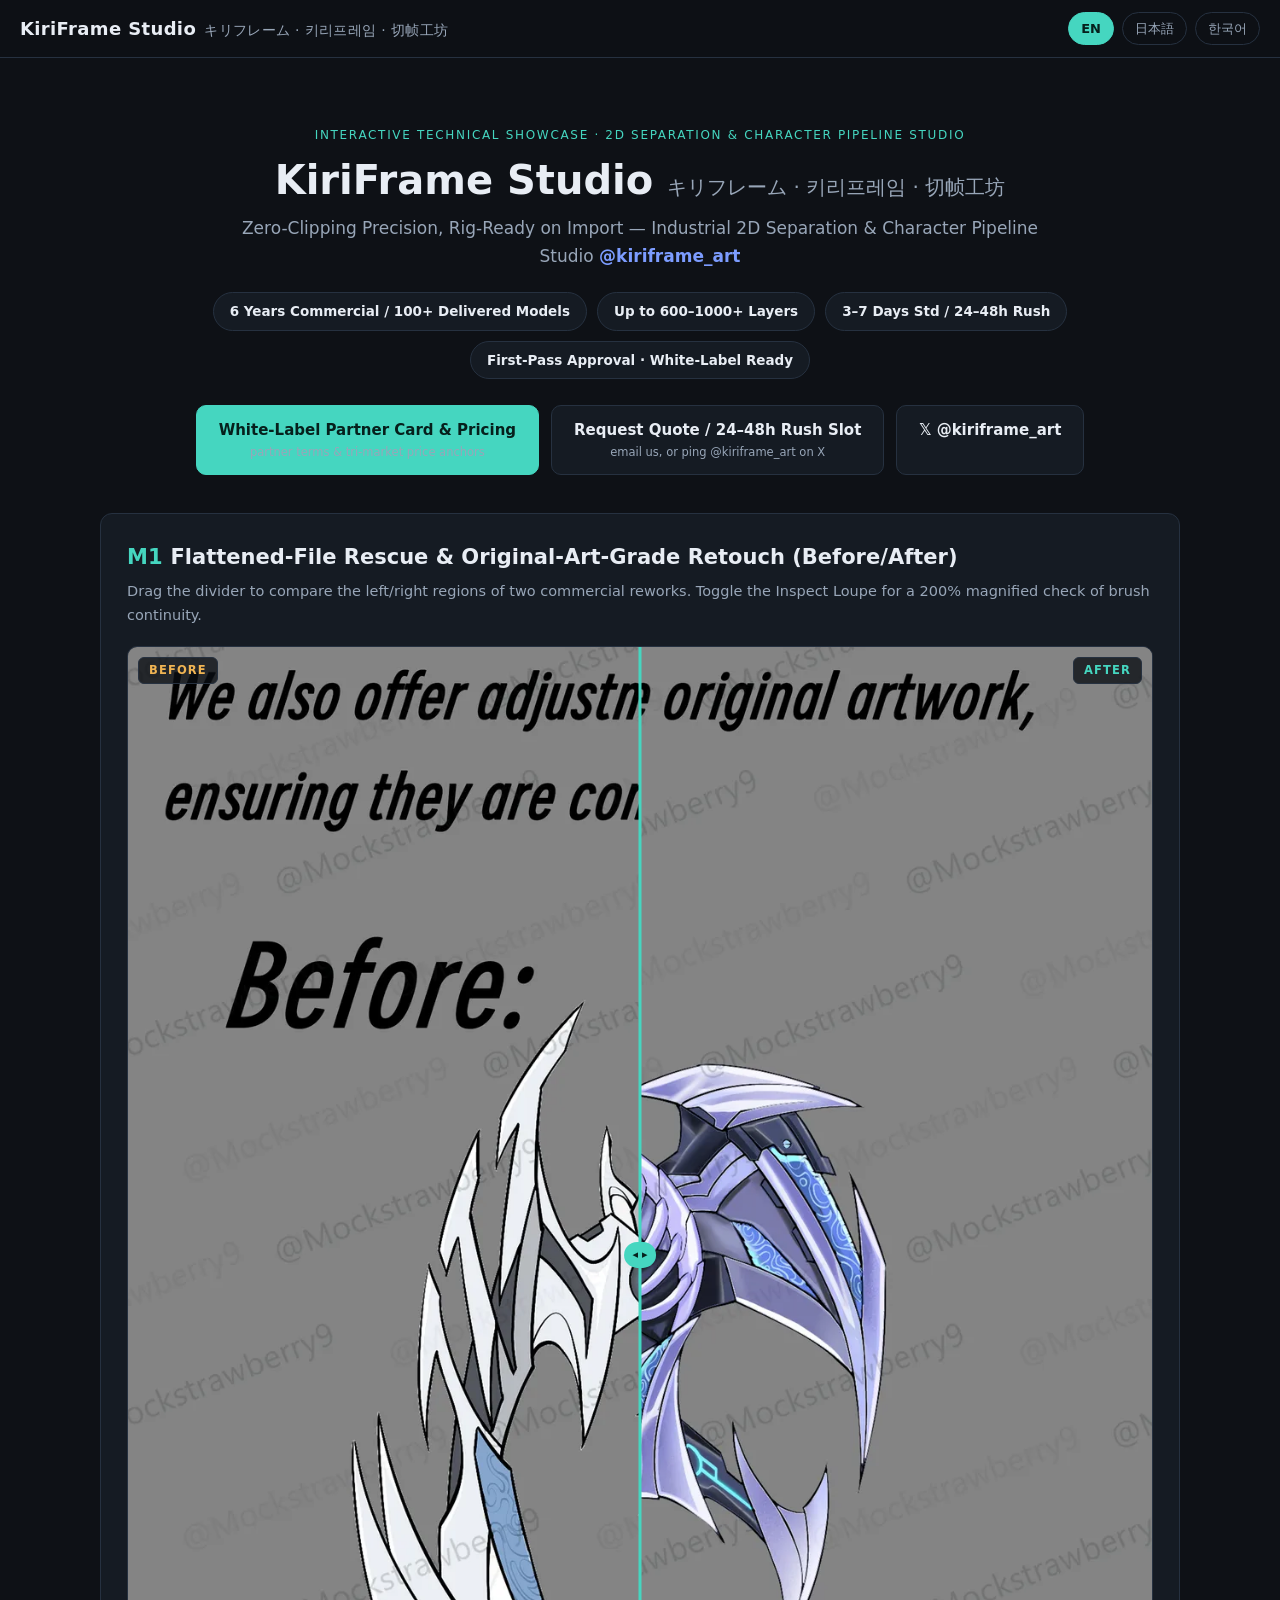
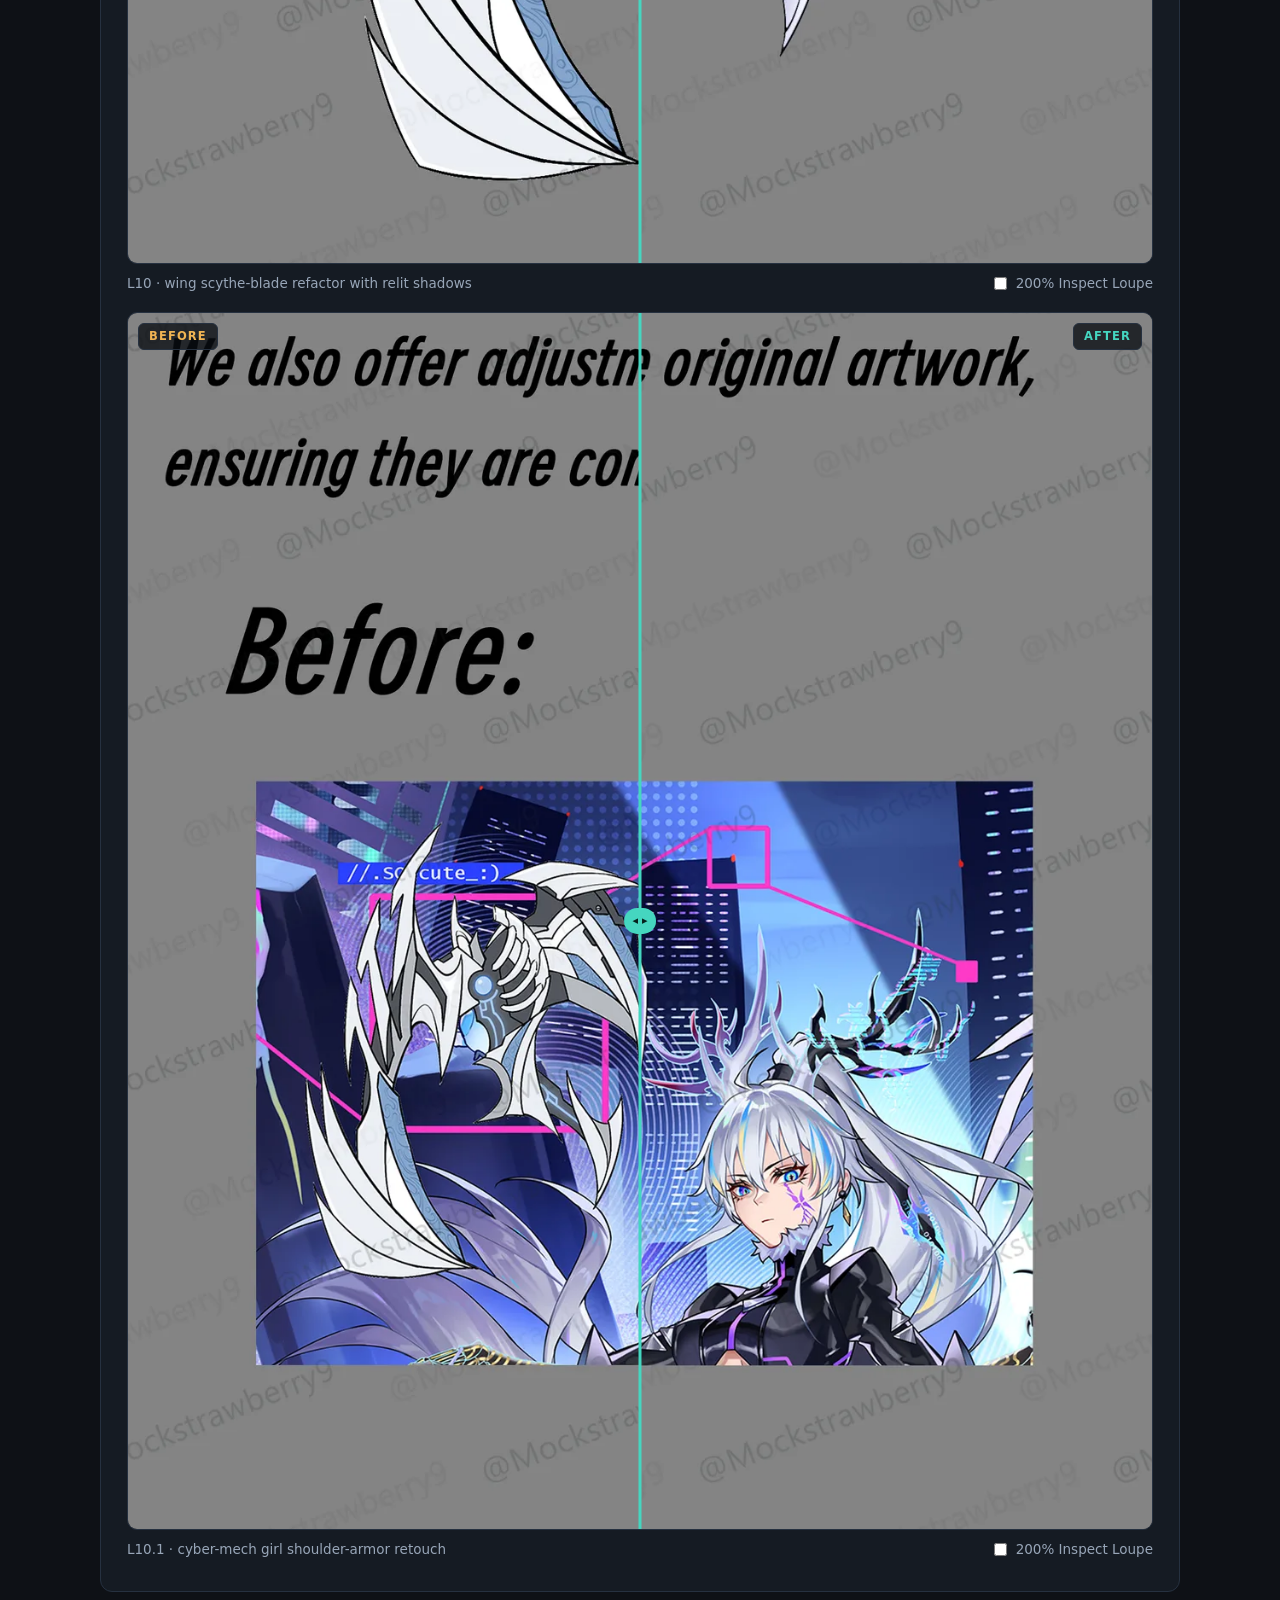
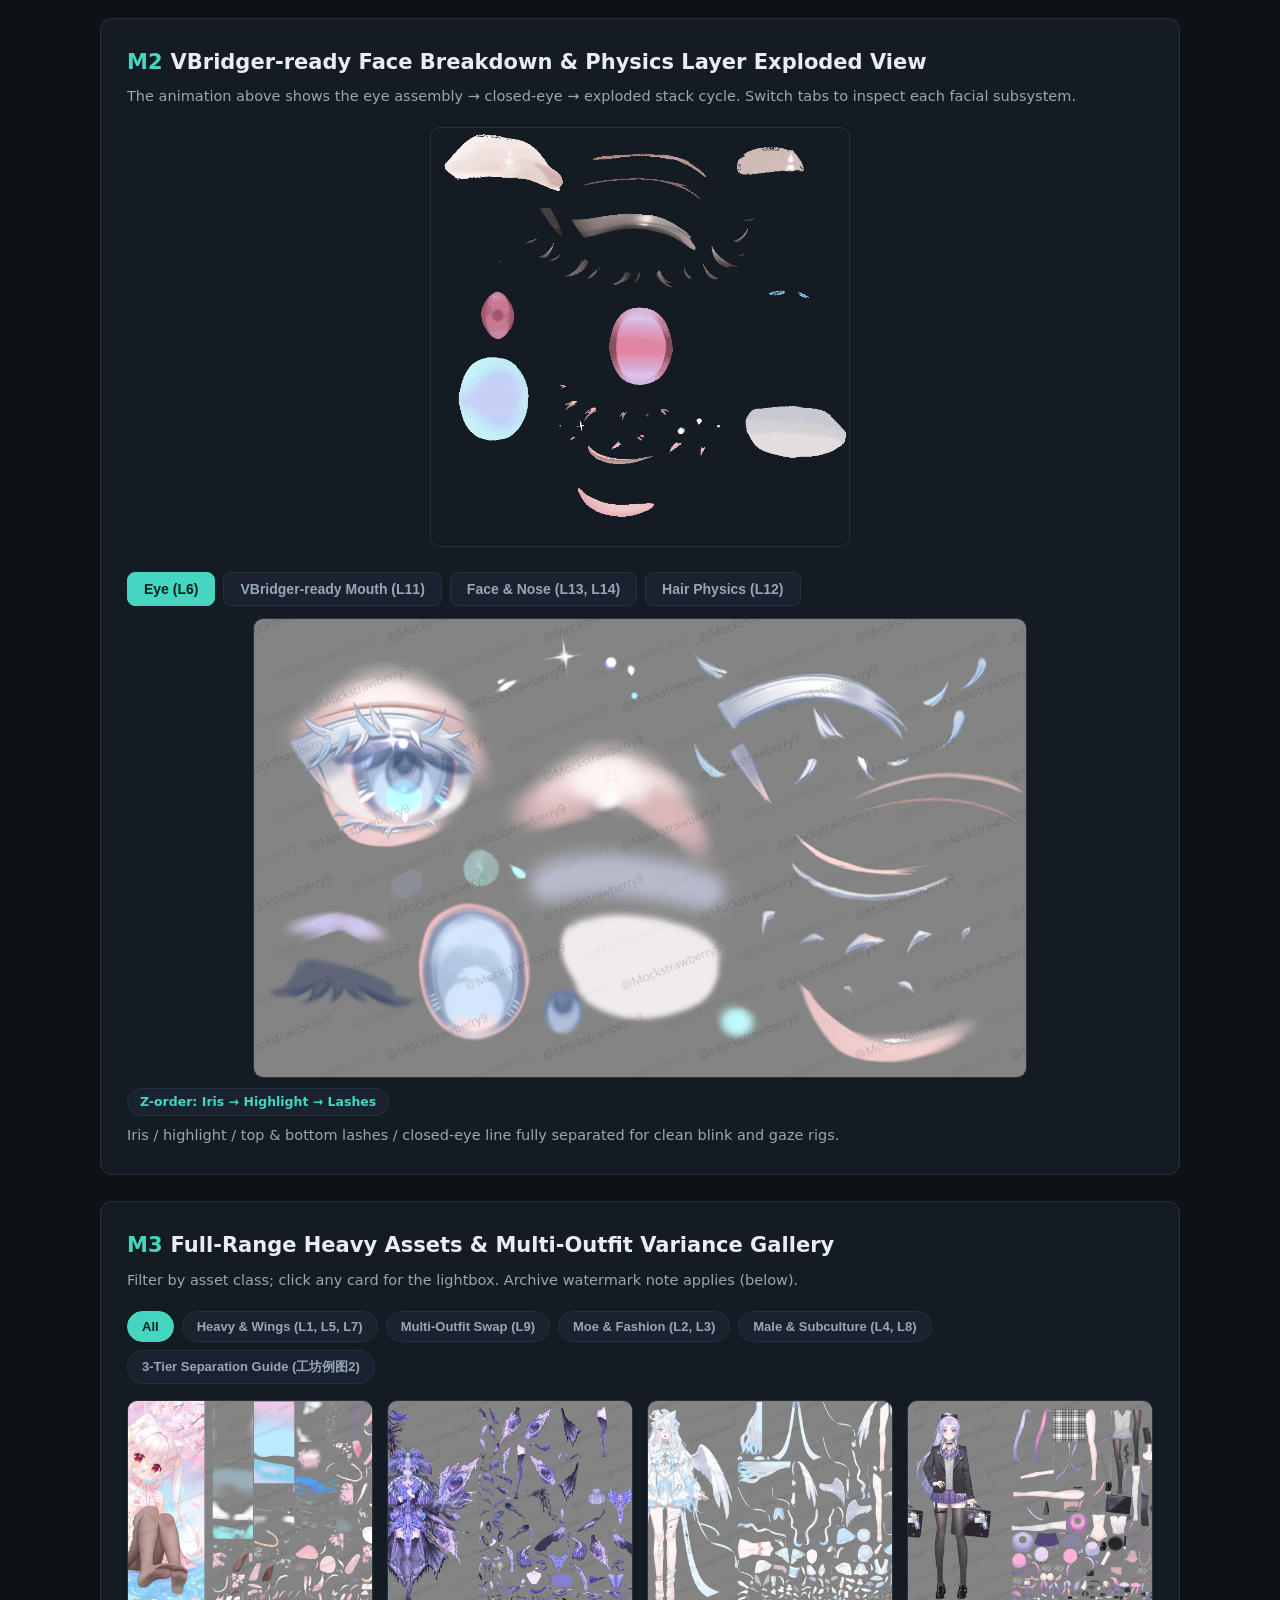
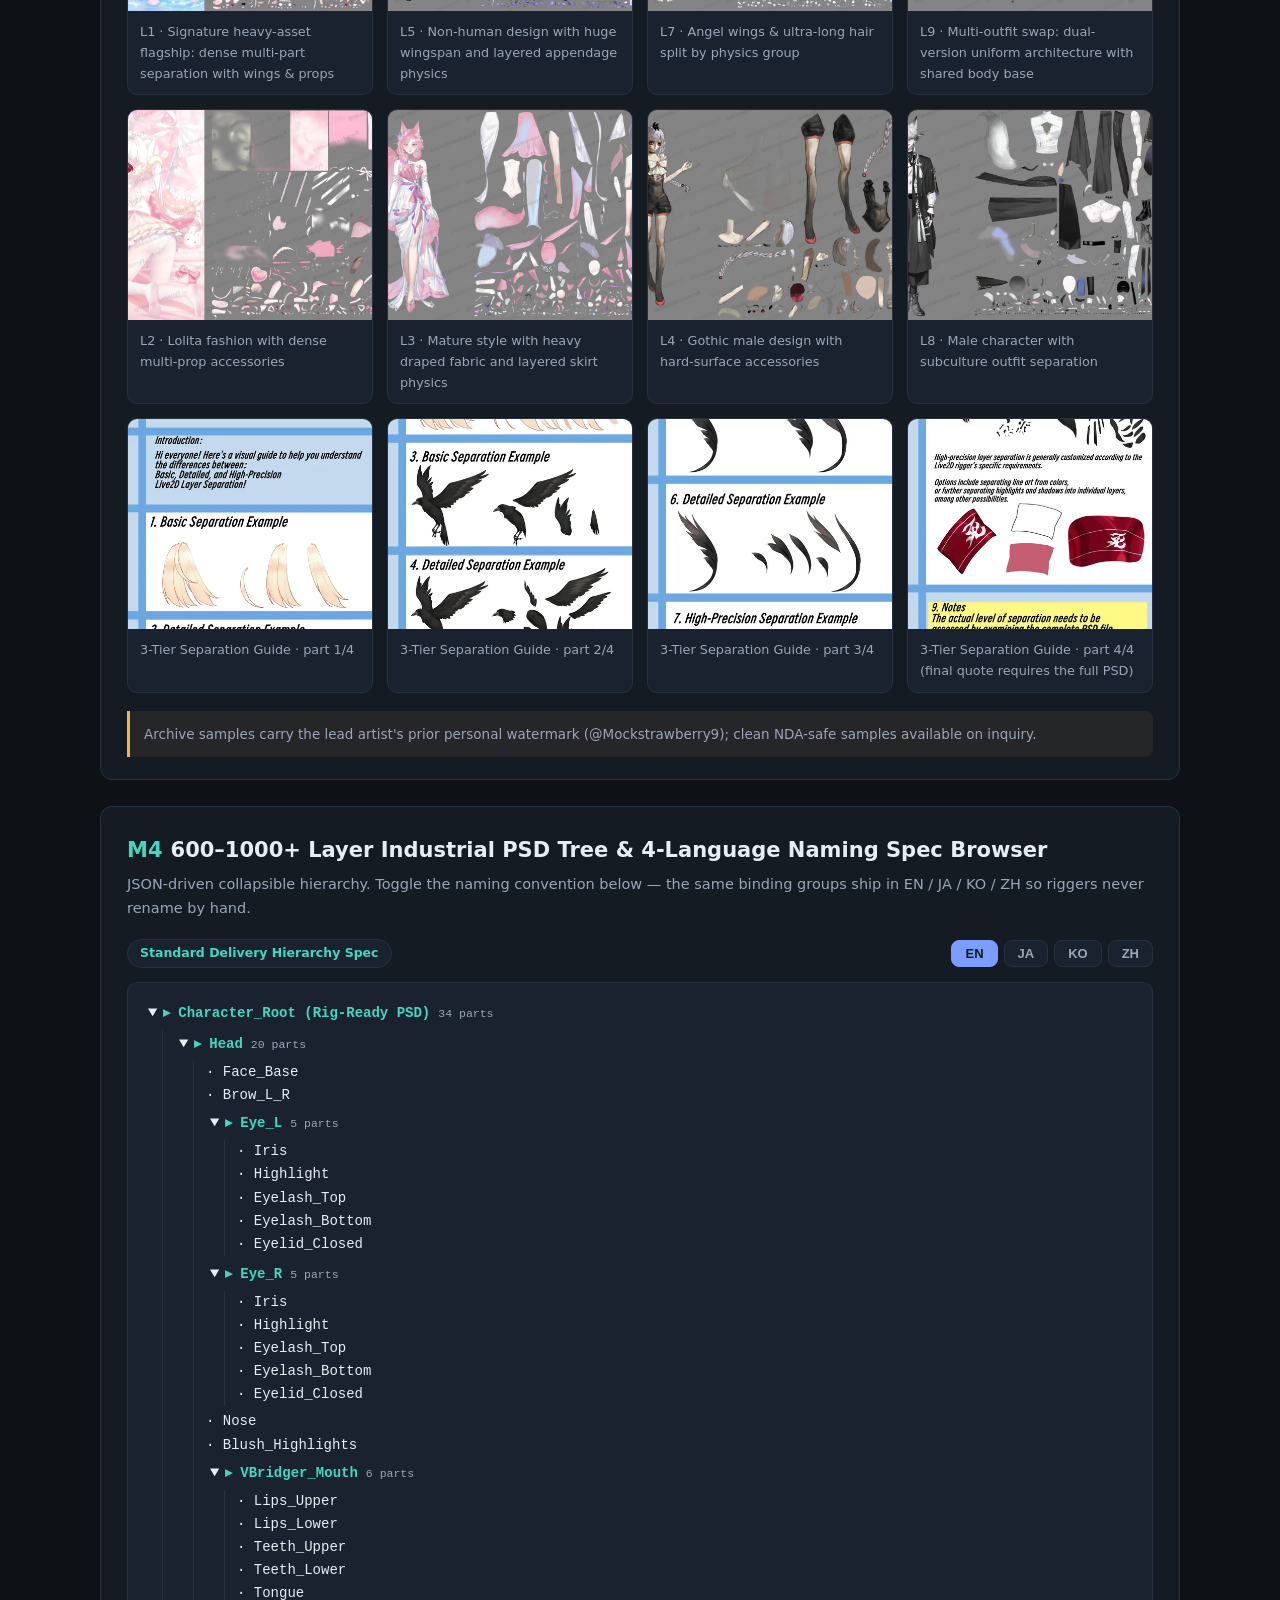
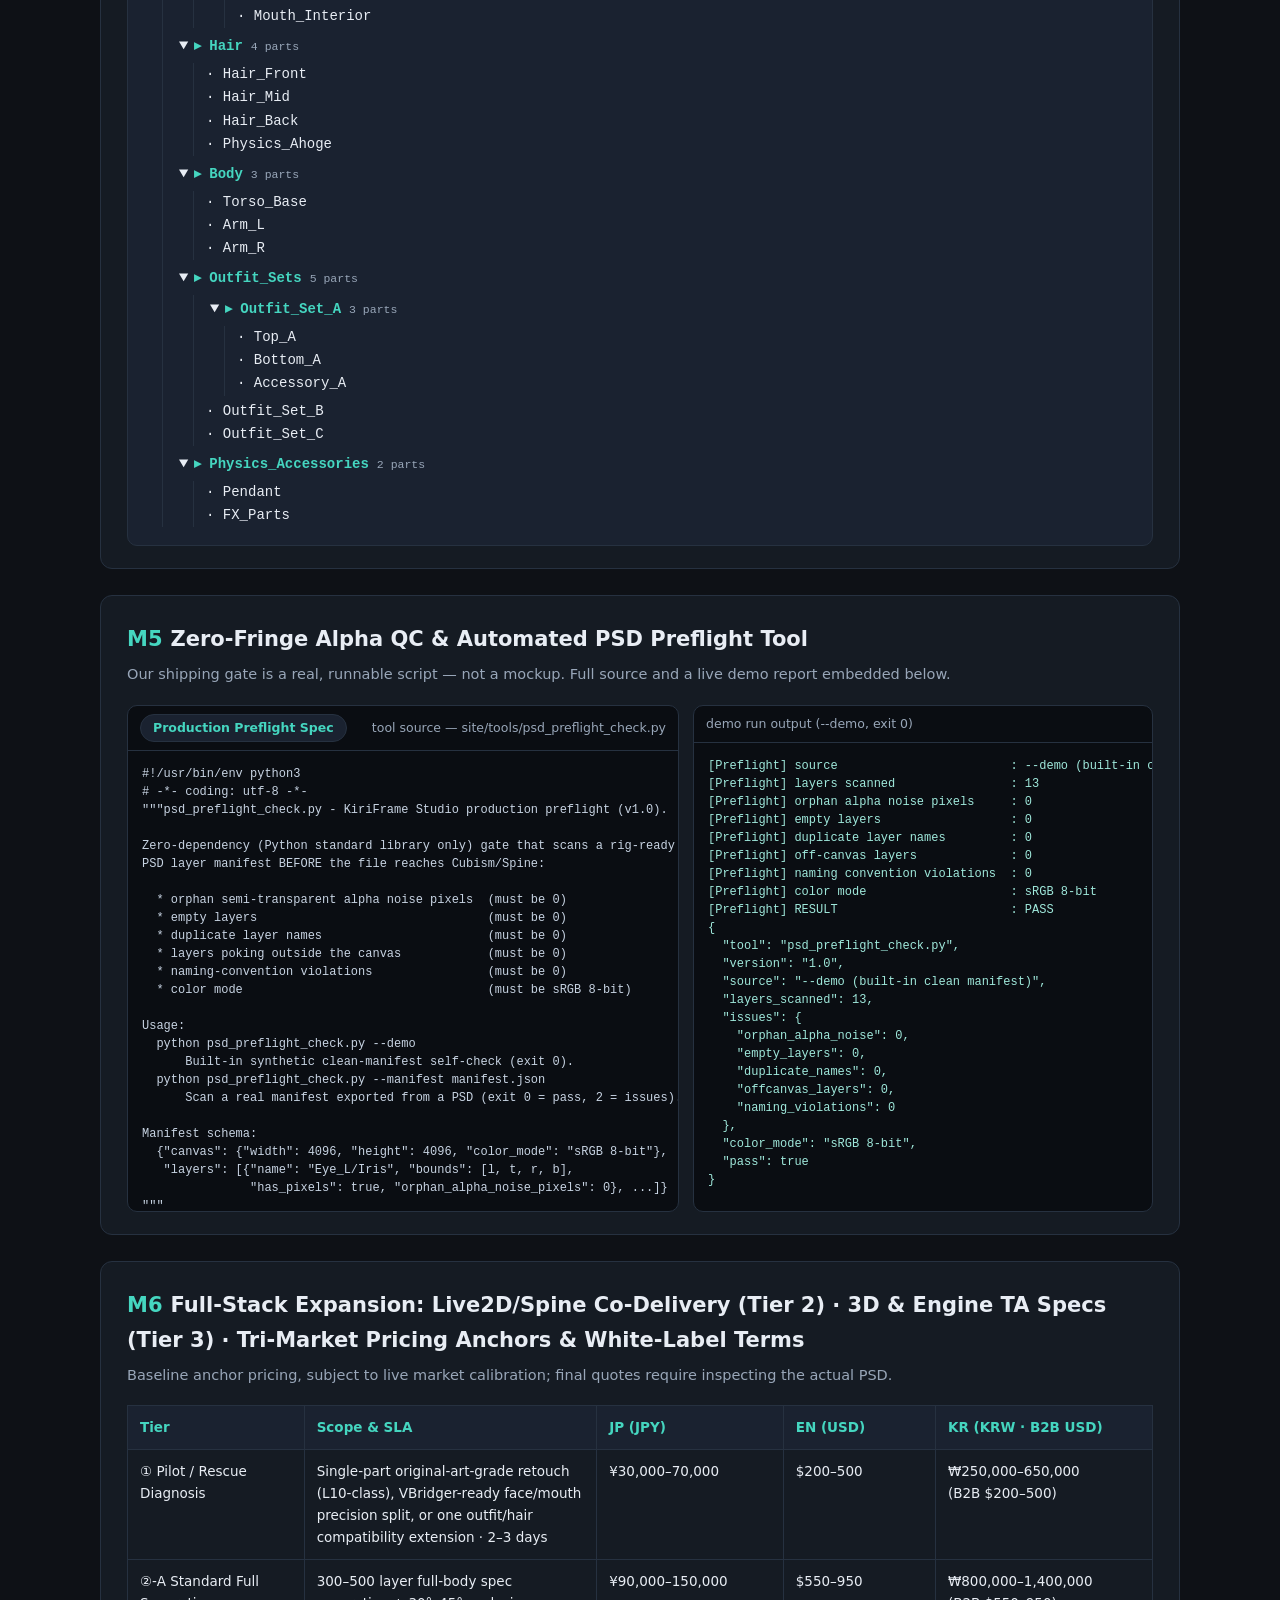
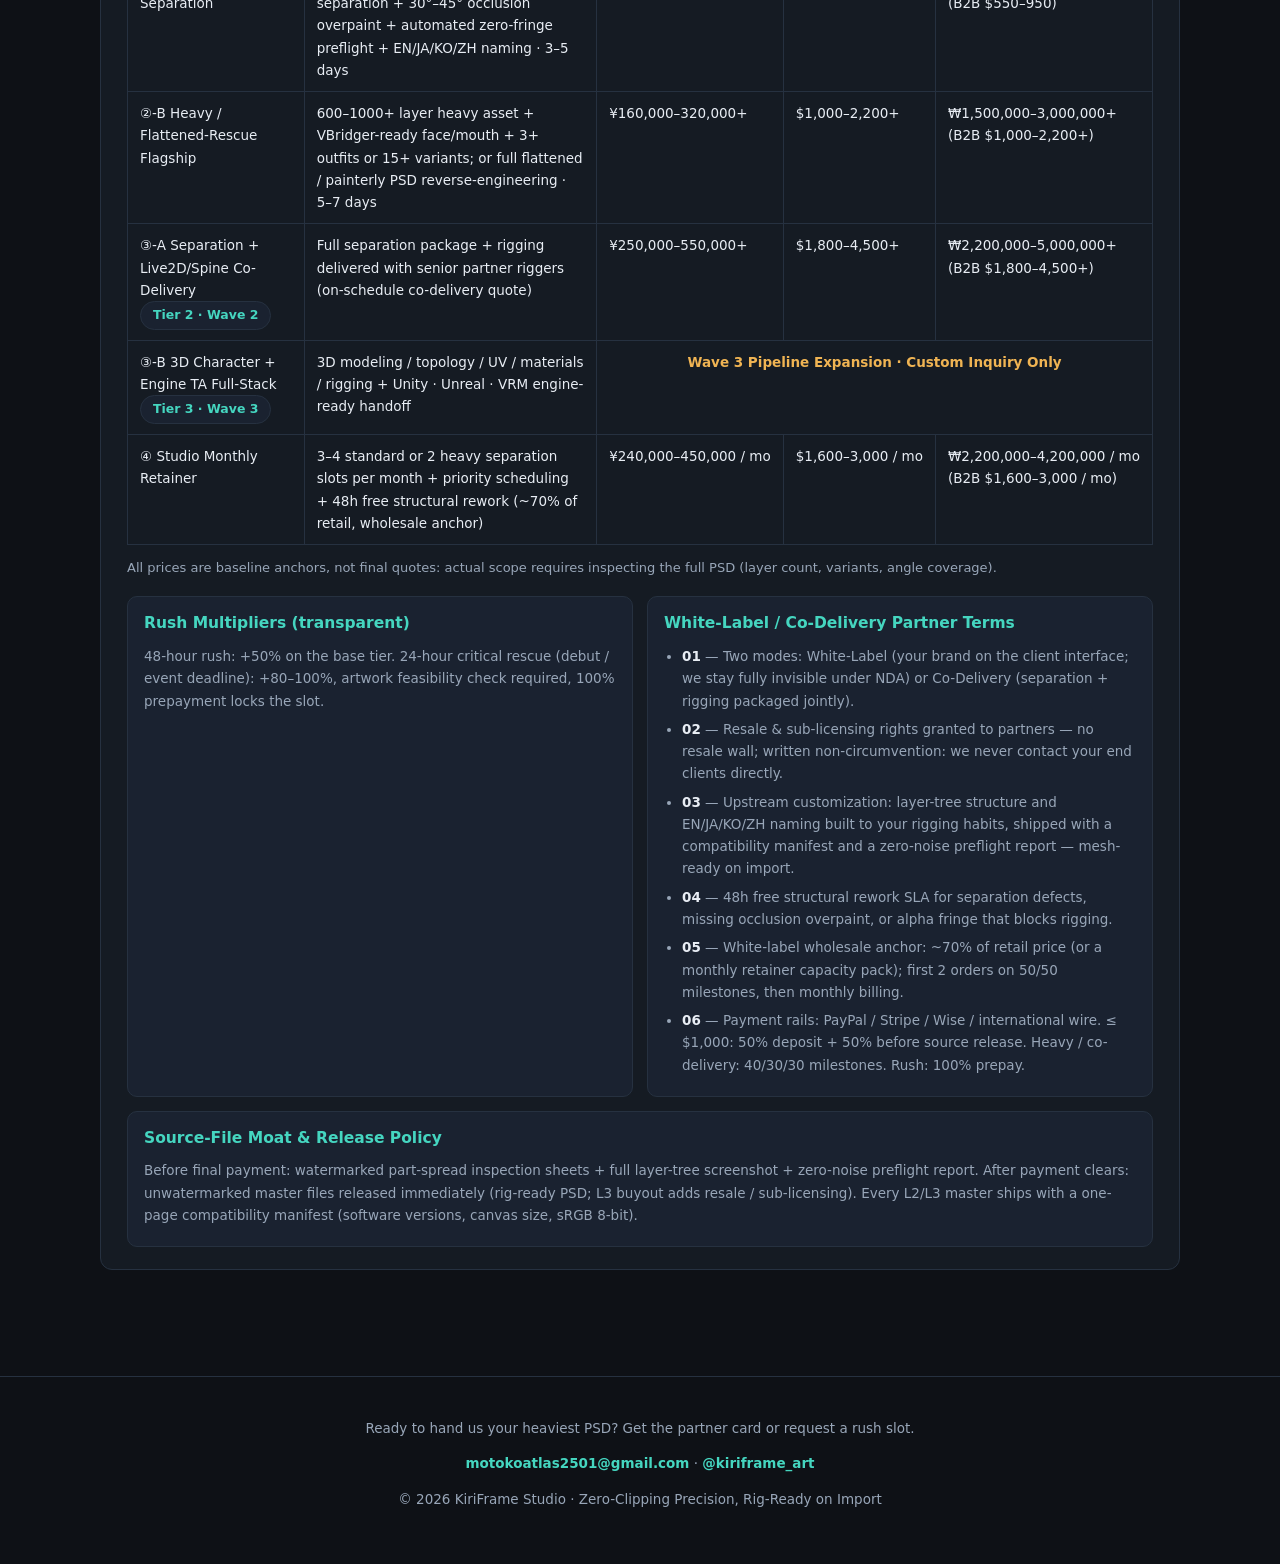
==== en/index.html @ 0a63e850 "Deploy KiriFrame Studio showcase MVP" ====
<!DOCTYPE html>
<html lang="en">
<head>
<meta charset="utf-8">
<meta name="viewport" content="width=device-width, initial-scale=1">
<title>KiriFrame Studio — Industrial 2D Separation &amp; Character Pipeline (@kiriframe_art)</title>
<meta name="description" content="600–1000+ layer rig-ready PSD separation, flattened-file rescue, 3–7 day standard / 24–48h rush delivery. Interactive proof-of-work showcase.">
<link rel="stylesheet" href="../assets/style.css">
</head>
<body data-lang="en" data-asset-base="../assets/img/">
<header class="site-head">
  <div class="brand">KiriFrame Studio<span class="brand-alt">キリフレーム · 키리프레임 · 切帧工坊</span></div>
  <nav class="lang-nav">
    <a href="../en/" data-lang="en">EN</a>
    <a href="../ja/" data-lang="ja">日本語</a>
    <a href="../ko/" data-lang="ko">한국어</a>
  </nav>
</header>

  <main>
    <section class="hero">
      <p class="kicker">Interactive technical showcase · 2D separation &amp; character pipeline studio</p>
      <h1>KiriFrame Studio <span class="alt">キリフレーム · 키리프레임 · 切帧工坊</span></h1>
      <p class="slogan">Zero-Clipping Precision, Rig-Ready on Import — Industrial 2D Separation &amp; Character Pipeline Studio <span class="handle-chip">@kiriframe_art</span></p>
      <div class="badges"><span class="badge">6 Years Commercial / 100+ Delivered Models</span><span class="badge">Up to 600–1000+ Layers</span><span class="badge">3–7 Days Std / 24–48h Rush</span><span class="badge">First-Pass Approval · White-Label Ready</span></div>
      <div class="cta-row">
        <a class="btn primary" href="#m6">White-Label Partner Card &amp; Pricing<span class="btn-sub">partner terms &amp; tri-market price anchors</span></a>
        <a class="btn ghost" href="mailto:motokoatlas2501@gmail.com?subject=Quote%20Request%20%2F%2024-48h%20Rush%20Slot%20%5BKiriFrame%20Studio%5D">Request Quote / 24–48h Rush Slot<span class="btn-sub">email us, or ping @kiriframe_art on X</span></a>
        <a class="btn ghost" data-x href="https://x.com/kiriframe_art" target="_blank" rel="noopener">𝕏 @kiriframe_art</a>
      </div>
    </section>

    <section class="module" id="m1">
      <h2><span class="mno">M1</span>Flattened-File Rescue &amp; Original-Art-Grade Retouch (Before/After)</h2>
      <p class="lead">Drag the divider to compare the left/right regions of two commercial reworks. Toggle the Inspect Loupe for a 200% magnified check of brush continuity.</p>
      
    <div class="cmp" data-compare>
      <div class="cmp-viewport">
        <img class="cmp-before" src="../assets/img/L10_before.webp" alt="L10_before.webp">
        <img class="cmp-after" src="../assets/img/L10_after.webp" alt="L10_after.webp">
        <div class="cmp-handle"></div>
        <span class="cmp-tag left">BEFORE</span><span class="cmp-tag right">AFTER</span>
      </div>
      <div class="cmp-bar"><span>L10 · wing scythe-blade refactor with relit shadows</span>
        <label class="zoom-toggle"><input type="checkbox" data-zoom> 200% Inspect Loupe</label>
      </div>
    </div>
      
    <div class="cmp" data-compare>
      <div class="cmp-viewport">
        <img class="cmp-before" src="../assets/img/L10_1_before.webp" alt="L10_1_before.webp">
        <img class="cmp-after" src="../assets/img/L10_1_after.webp" alt="L10_1_after.webp">
        <div class="cmp-handle"></div>
        <span class="cmp-tag left">BEFORE</span><span class="cmp-tag right">AFTER</span>
      </div>
      <div class="cmp-bar"><span>L10.1 · cyber-mech girl shoulder-armor retouch</span>
        <label class="zoom-toggle"><input type="checkbox" data-zoom> 200% Inspect Loupe</label>
      </div>
    </div>
    </section>

    <section class="module" id="m2">
      <h2><span class="mno">M2</span>VBridger-ready Face Breakdown &amp; Physics Layer Exploded View</h2>
      <p class="lead">The animation above shows the eye assembly → closed-eye → exploded stack cycle. Switch tabs to inspect each facial subsystem.</p>
      <div class="m2-gif"><img src="../assets/img/Scene1.gif" alt="Scene1 eye assembly to closed-eye to exploded stack"></div>
      <div class="tabs" data-tabs>
        <div class="tab-buttons" role="tablist">
          <button data-tab="eye" class="active">Eye (L6)</button>
          <button data-tab="mouth">VBridger-ready Mouth (L11)</button>
          <button data-tab="face">Face &amp; Nose (L13, L14)</button>
          <button data-tab="hair">Hair Physics (L12)</button>
        </div>
        <div class="tab-panel" data-panel="eye"><img src="../assets/img/L6.webp" alt="L6 eye layers" loading="lazy"><span class="chip">Z-order: Iris → Highlight → Lashes</span><p>Iris / highlight / top &amp; bottom lashes / closed-eye line fully separated for clean blink and gaze rigs.</p></div>
        <div class="tab-panel" data-panel="mouth" hidden><img src="../assets/img/L11.webp" alt="L11 mouth layers" loading="lazy"><span class="chip">VBridger-ready</span><p>Lips, upper &amp; lower teeth, tongue and mouth interior fully separated — no unverified parameter numbers, just VBridger-ready structure.</p></div>
        <div class="tab-panel" data-panel="face" hidden><div class="img-duo"><img src="../assets/img/L13.webp" alt="L13 face base" loading="lazy"><img src="../assets/img/L14.webp" alt="L14 nose" loading="lazy"></div><span class="chip">sRGB 8-bit layers</span><p>Face base, blush highlights and nose as independent layers for angle-safe overpaint.</p></div>
        <div class="tab-panel" data-panel="hair" hidden><img src="../assets/img/L12.webp" alt="L12 hair physics" loading="lazy"><span class="chip">30°–45° Head-Turn Margin</span><p>Front / mid / back strands split by physics group with a 30°–45° head-turn margin.</p></div>
      </div>
    </section>

    <section class="module" id="m3">
      <h2><span class="mno">M3</span>Full-Range Heavy Assets &amp; Multi-Outfit Variance Gallery</h2>
      <p class="lead">Filter by asset class; click any card for the lightbox. Archive watermark note applies (below).</p>
      <div class="filters">
        <button data-filter="all" class="active">All</button>
        <button data-filter="heavy">Heavy &amp; Wings (L1, L5, L7)</button>
        <button data-filter="outfit">Multi-Outfit Swap (L9)</button>
        <button data-filter="moe">Moe &amp; Fashion (L2, L3)</button>
        <button data-filter="male">Male &amp; Subculture (L4, L8)</button>
        <button data-filter="guide">3-Tier Separation Guide (工坊例图2)</button>
      </div>
      <div class="gallery" id="gallery"></div>
      <p class="watermark-note">Archive samples carry the lead artist's prior personal watermark (@Mockstrawberry9); clean NDA-safe samples available on inquiry.</p>
    </section>

    <section class="module" id="m4">
      <h2><span class="mno">M4</span>600–1000+ Layer Industrial PSD Tree &amp; 4-Language Naming Spec Browser</h2>
      <p class="lead">JSON-driven collapsible hierarchy. Toggle the naming convention below — the same binding groups ship in EN / JA / KO / ZH so riggers never rename by hand.</p>
      <div class="tree-bar">
        <span class="chip">Standard Delivery Hierarchy Spec</span>
        <div class="tree-langs">
          <button data-tree-lang="en" class="active">EN</button>
          <button data-tree-lang="ja">JA</button>
          <button data-tree-lang="ko">KO</button>
          <button data-tree-lang="zh">ZH</button>
        </div>
      </div>
      <div id="layer-tree" class="layer-tree"></div>
    </section>

    <section class="module" id="m5">
      <h2><span class="mno">M5</span>Zero-Fringe Alpha QC &amp; Automated PSD Preflight Tool</h2>
      <p class="lead">Our shipping gate is a real, runnable script — not a mockup. Full source and a live demo report embedded below.</p>
      <div class="m5-grid">
        <div class="code-card"><div class="code-head"><span class="chip">Production Preflight Spec</span><span>tool source — site/tools/psd_preflight_check.py</span></div>
          <pre><code>#!/usr/bin/env python3
# -*- coding: utf-8 -*-
"""psd_preflight_check.py - KiriFrame Studio production preflight (v1.0).

Zero-dependency (Python standard library only) gate that scans a rig-ready
PSD layer manifest BEFORE the file reaches Cubism/Spine:

  * orphan semi-transparent alpha noise pixels  (must be 0)
  * empty layers                                (must be 0)
  * duplicate layer names                       (must be 0)
  * layers poking outside the canvas            (must be 0)
  * naming-convention violations                (must be 0)
  * color mode                                  (must be sRGB 8-bit)

Usage:
  python psd_preflight_check.py --demo
      Built-in synthetic clean-manifest self-check (exit 0).
  python psd_preflight_check.py --manifest manifest.json
      Scan a real manifest exported from a PSD (exit 0 = pass, 2 = issues).

Manifest schema:
  {"canvas": {"width": 4096, "height": 4096, "color_mode": "sRGB 8-bit"},
   "layers": [{"name": "Eye_L/Iris", "bounds": [l, t, r, b],
               "has_pixels": true, "orphan_alpha_noise_pixels": 0}, ...]}
"""
import argparse
import json
import sys

GROUP_PREFIXES = (
    "Head/", "VBridger_Mouth/", "Eye_", "Hair_", "Body/", "Outfit_",
    "Physics_Accessories/", "FX/", "Guide/",
)


def scan(layers, canvas):
    issues = {
        "orphan_alpha_noise": 0,
        "empty_layers": 0,
        "duplicate_names": 0,
        "offcanvas_layers": 0,
        "naming_violations": 0,
    }
    seen = {}
    for layer in layers:
        name = layer.get("name", "")
        if not layer.get("has_pixels", True):
            issues["empty_layers"] += 1
        issues["orphan_alpha_noise"] += int(layer.get("orphan_alpha_noise_pixels", 0) or 0)
        seen[name] = seen.get(name, 0) + 1
        bounds = layer.get("bounds")
        if bounds and (bounds[0] &lt; 0 or bounds[1] &lt; 0
                       or bounds[2] &gt; canvas.get("width", 10 ** 9)
                       or bounds[3] &gt; canvas.get("height", 10 ** 9)):
            issues["offcanvas_layers"] += 1
        if not name.startswith(GROUP_PREFIXES):
            issues["naming_violations"] += 1
    issues["duplicate_names"] = sum(c - 1 for c in seen.values() if c &gt; 1)
    return issues


def demo_manifest():
    """Synthetic clean manifest exercising every check path (all zeros)."""
    layers = [
        {"name": "Head/Face_Base", "bounds": [512, 256, 3584, 3840],
         "has_pixels": True, "orphan_alpha_noise_pixels": 0},
        {"name": "Eye_L/Iris", "bounds": [1200, 1100, 1700, 1500],
         "has_pixels": True, "orphan_alpha_noise_pixels": 0},
        {"name": "Eye_L/Eyelash_Top", "bounds": [1150, 1020, 1780, 1180],
         "has_pixels": True, "orphan_alpha_noise_pixels": 0},
        {"name": "Eye_L/Eyelid_Closed", "bounds": [1150, 1180, 1780, 1520],
         "has_pixels": True, "orphan_alpha_noise_pixels": 0},
        {"name": "Eye_R/Iris", "bounds": [2396, 1100, 2896, 1500],
         "has_pixels": True, "orphan_alpha_noise_pixels": 0},
        {"name": "Eye_R/Eyelash_Top", "bounds": [2320, 1020, 2950, 1180],
         "has_pixels": True, "orphan_alpha_noise_pixels": 0},
        {"name": "VBridger_Mouth/Teeth_Upper", "bounds": [1900, 2100, 2200, 2200],
         "has_pixels": True, "orphan_alpha_noise_pixels": 0},
        {"name": "VBridger_Mouth/Tongue", "bounds": [1920, 2200, 2180, 2320],
         "has_pixels": True, "orphan_alpha_noise_pixels": 0},
        {"name": "VBridger_Mouth/Mouth_Interior", "bounds": [1850, 2050, 2250, 2360],
         "has_pixels": True, "orphan_alpha_noise_pixels": 0},
        {"name": "Hair_Front/Fringe", "bounds": [700, 200, 3400, 1400],
         "has_pixels": True, "orphan_alpha_noise_pixels": 0},
        {"name": "Hair_Back/Tail", "bounds": [400, 300, 3700, 2600],
         "has_pixels": True, "orphan_alpha_noise_pixels": 0},
        {"name": "Outfit_Set_A/Top", "bounds": [900, 1800, 3200, 3900],
         "has_pixels": True, "orphan_alpha_noise_pixels": 0},
        {"name": "Physics_Accessories/Pendant", "bounds": [2000, 2400, 2300, 2900],
         "has_pixels": True, "orphan_alpha_noise_pixels": 0},
    ]
    return {"canvas": {"width": 4096, "height": 4096, "color_mode": "sRGB 8-bit"},
            "layers": layers}


def main():
    ap = argparse.ArgumentParser(description="Rig-ready PSD preflight checker")
    ap.add_argument("--demo", action="store_true",
                    help="run the built-in clean-manifest self-check")
    ap.add_argument("--manifest", metavar="FILE",
                    help="layer manifest JSON exported from a PSD")
    args = ap.parse_args()
    if args.demo:
        manifest = demo_manifest()
        source = "--demo (built-in clean manifest)"
    elif args.manifest:
        with open(args.manifest, encoding="utf-8") as fh:
            manifest = json.load(fh)
        source = args.manifest
    else:
        ap.error("nothing to scan: pass --demo or --manifest FILE")

    canvas = manifest.get("canvas", {})
    layers = manifest.get("layers", [])
    issues = scan(layers, canvas)
    color_mode = canvas.get("color_mode", "unknown")
    color_ok = color_mode == "sRGB 8-bit"
    passed = color_ok and all(v == 0 for v in issues.values())

    log = [
        f"[Preflight] source                        : {source}",
        f"[Preflight] layers scanned                : {len(layers)}",
        f"[Preflight] orphan alpha noise pixels     : {issues['orphan_alpha_noise']}",
        f"[Preflight] empty layers                  : {issues['empty_layers']}",
        f"[Preflight] duplicate layer names         : {issues['duplicate_names']}",
        f"[Preflight] off-canvas layers             : {issues['offcanvas_layers']}",
        f"[Preflight] naming convention violations  : {issues['naming_violations']}",
        f"[Preflight] color mode                    : {color_mode}",
        f"[Preflight] RESULT                        : {'PASS' if passed else 'FAIL'}",
    ]
    print("\n".join(log))
    report = {"tool": "psd_preflight_check.py", "version": "1.0", "source": source,
              "layers_scanned": len(layers), "issues": issues,
              "color_mode": color_mode, "pass": passed}
    print(json.dumps(report, indent=2, ensure_ascii=False))
    sys.exit(0 if passed else 2)


if __name__ == "__main__":
    main()
</code></pre></div>
        <div class="code-card"><div class="code-head"><span>demo run output (--demo, exit 0)</span></div>
          <pre class="term">[Preflight] source                        : --demo (built-in clean manifest)
[Preflight] layers scanned                : 13
[Preflight] orphan alpha noise pixels     : 0
[Preflight] empty layers                  : 0
[Preflight] duplicate layer names         : 0
[Preflight] off-canvas layers             : 0
[Preflight] naming convention violations  : 0
[Preflight] color mode                    : sRGB 8-bit
[Preflight] RESULT                        : PASS
{
  "tool": "psd_preflight_check.py",
  "version": "1.0",
  "source": "--demo (built-in clean manifest)",
  "layers_scanned": 13,
  "issues": {
    "orphan_alpha_noise": 0,
    "empty_layers": 0,
    "duplicate_names": 0,
    "offcanvas_layers": 0,
    "naming_violations": 0
  },
  "color_mode": "sRGB 8-bit",
  "pass": true
}
</pre></div>
      </div>
    </section>

    <section class="module" id="m6">
      <h2><span class="mno">M6</span>Full-Stack Expansion: Live2D/Spine Co-Delivery (Tier 2) · 3D &amp; Engine TA Specs (Tier 3) · Tri-Market Pricing Anchors &amp; White-Label Terms</h2>
      <p class="lead">Baseline anchor pricing, subject to live market calibration; final quotes require inspecting the actual PSD.</p>
      <table class="price-table">
        <thead><tr><th>Tier</th><th>Scope &amp; SLA</th><th>JP (JPY)</th><th>EN (USD)</th><th>KR (KRW · B2B USD)</th></tr></thead>
        <tbody>
          <tr><td>① Pilot / Rescue Diagnosis</td><td>Single-part original-art-grade retouch (L10-class), VBridger-ready face/mouth precision split, or one outfit/hair compatibility extension · 2–3 days</td><td class="price">¥30,000–70,000</td><td class="price">$200–500</td><td class="price">₩250,000–650,000<br>(B2B $200–500)</td></tr>
          <tr><td>②-A Standard Full Separation</td><td>300–500 layer full-body spec separation + 30°–45° occlusion overpaint + automated zero-fringe preflight + EN/JA/KO/ZH naming · 3–5 days</td><td class="price">¥90,000–150,000</td><td class="price">$550–950</td><td class="price">₩800,000–1,400,000<br>(B2B $550–950)</td></tr>
          <tr><td>②-B Heavy / Flattened-Rescue Flagship</td><td>600–1000+ layer heavy asset + VBridger-ready face/mouth + 3+ outfits or 15+ variants; or full flattened / painterly PSD reverse-engineering · 5–7 days</td><td class="price">¥160,000–320,000+</td><td class="price">$1,000–2,200+</td><td class="price">₩1,500,000–3,000,000+<br>(B2B $1,000–2,200+)</td></tr>
          <tr><td>③-A Separation + Live2D/Spine Co-Delivery <span class="chip">Tier 2 · Wave 2</span></td><td>Full separation package + rigging delivered with senior partner riggers (on-schedule co-delivery quote)</td><td class="price">¥250,000–550,000+</td><td class="price">$1,800–4,500+</td><td class="price">₩2,200,000–5,000,000+<br>(B2B $1,800–4,500+)</td></tr>
          <tr><td>③-B 3D Character + Engine TA Full-Stack <span class="chip">Tier 3 · Wave 3</span></td><td>3D modeling / topology / UV / materials / rigging + Unity · Unreal · VRM engine-ready handoff</td><td colspan="3" class="tier3">Wave 3 Pipeline Expansion · Custom Inquiry Only</td></tr>
          <tr><td>④ Studio Monthly Retainer</td><td>3–4 standard or 2 heavy separation slots per month + priority scheduling + 48h free structural rework (~70% of retail, wholesale anchor)</td><td class="price">¥240,000–450,000 / mo</td><td class="price">$1,600–3,000 / mo</td><td class="price">₩2,200,000–4,200,000 / mo<br>(B2B $1,600–3,000 / mo)</td></tr>
        </tbody>
      </table>
      <p class="price-note">All prices are baseline anchors, not final quotes: actual scope requires inspecting the full PSD (layer count, variants, angle coverage).</p>
      <div class="m6-duo">
        <div class="terms"><h3>Rush Multipliers (transparent)</h3><p>48-hour rush: +50% on the base tier. 24-hour critical rescue (debut / event deadline): +80–100%, artwork feasibility check required, 100% prepayment locks the slot.</p></div>
        <div class="terms"><h3>White-Label / Co-Delivery Partner Terms</h3><ul><li><strong>01</strong> — Two modes: White-Label (your brand on the client interface; we stay fully invisible under NDA) or Co-Delivery (separation + rigging packaged jointly).</li><li><strong>02</strong> — Resale &amp; sub-licensing rights granted to partners — no resale wall; written non-circumvention: we never contact your end clients directly.</li><li><strong>03</strong> — Upstream customization: layer-tree structure and EN/JA/KO/ZH naming built to your rigging habits, shipped with a compatibility manifest and a zero-noise preflight report — mesh-ready on import.</li><li><strong>04</strong> — 48h free structural rework SLA for separation defects, missing occlusion overpaint, or alpha fringe that blocks rigging.</li><li><strong>05</strong> — White-label wholesale anchor: ~70% of retail price (or a monthly retainer capacity pack); first 2 orders on 50/50 milestones, then monthly billing.</li><li><strong>06</strong> — Payment rails: PayPal / Stripe / Wise / international wire. ≤ $1,000: 50% deposit + 50% before source release. Heavy / co-delivery: 40/30/30 milestones. Rush: 100% prepay.</li></ul></div>
      </div>
      <div class="terms"><h3>Source-File Moat &amp; Release Policy</h3><p>Before final payment: watermarked part-spread inspection sheets + full layer-tree screenshot + zero-noise preflight report. After payment clears: unwatermarked master files released immediately (rig-ready PSD; L3 buyout adds resale / sub-licensing). Every L2/L3 master ships with a one-page compatibility manifest (software versions, canvas size, sRGB 8-bit).</p></div>
    </section>
  </main>
  <footer class="site-foot">
    <p>Ready to hand us your heaviest PSD? Get the partner card or request a rush slot.</p>
    <p><a data-email href="mailto:motokoatlas2501@gmail.com">motokoatlas2501@gmail.com</a> · <a data-x href="https://x.com/kiriframe_art" target="_blank" rel="noopener">@kiriframe_art</a></p>
    <p>© 2026 KiriFrame Studio · Zero-Clipping Precision, Rig-Ready on Import</p>
  </footer>
  <div id="lightbox" hidden><button class="lb-close">✕</button><img src="" alt=""><p class="lb-cap"></p></div>
<script src="../assets/app.js"></script>
</body>
</html>
---- assets/style.css ----
/* KiriFrame Studio showcase — style.css (vanilla, dark industrial theme) */
:root {
  --bg: #0e1116;
  --panel: #151b23;
  --panel-2: #1a2230;
  --line: #263140;
  --ink: #e8edf4;
  --muted: #98a6b8;
  --accent: #45d6c0;
  --accent-2: #7c9cff;
  --warn: #f0b453;
  --radius: 12px;
  --maxw: 1120px;
}
* { box-sizing: border-box; }
html { scroll-behavior: smooth; }
body {
  margin: 0;
  background: var(--bg);
  color: var(--ink);
  font-family: "Segoe UI", "Hiragino Sans", "Noto Sans JP", "Noto Sans KR", "Malgun Gothic", system-ui, sans-serif;
  line-height: 1.65;
  font-size: 16px;
}
a { color: var(--accent); text-decoration: none; }
img { max-width: 100%; }

/* ---------- header / nav ---------- */
.site-head {
  position: sticky; top: 0; z-index: 50;
  display: flex; align-items: center; justify-content: space-between; gap: 12px;
  padding: 12px 20px;
  background: rgba(14, 17, 22, .92);
  border-bottom: 1px solid var(--line);
  backdrop-filter: blur(6px);
}
.brand { font-weight: 700; letter-spacing: .02em; font-size: 18px; }
.brand .brand-alt { color: var(--muted); font-weight: 400; font-size: 14px; margin-left: 8px; }
.lang-nav { display: flex; gap: 8px; }
.lang-nav a {
  padding: 5px 12px; border: 1px solid var(--line); border-radius: 999px;
  color: var(--muted); font-size: 13px;
}
.lang-nav a:hover { color: var(--ink); border-color: var(--accent); }
.lang-nav a.active { color: #06201c; background: var(--accent); border-color: var(--accent); font-weight: 600; }

main { max-width: var(--maxw); margin: 0 auto; padding: 28px 20px 80px; }

/* ---------- hero ---------- */
.hero { padding: 40px 0 12px; text-align: center; }
.kicker { color: var(--accent); text-transform: uppercase; letter-spacing: .14em; font-size: 12px; margin: 0 0 10px; }
.hero h1 { font-size: 40px; margin: 0 0 6px; line-height: 1.2; }
.hero h1 .alt { color: var(--muted); font-size: 20px; font-weight: 400; }
.handle-chip { color: var(--accent-2); font-weight: 600; }
.slogan { color: var(--muted); font-size: 17px; max-width: 820px; margin: 10px auto 22px; }
.badges { display: flex; flex-wrap: wrap; gap: 10px; justify-content: center; margin-bottom: 26px; }
.badge {
  border: 1px solid var(--line); background: var(--panel);
  border-radius: 999px; padding: 7px 16px; font-size: 13.5px; font-weight: 600;
}
.badge b { color: var(--accent); }
.cta-row { display: flex; flex-wrap: wrap; gap: 12px; justify-content: center; }
.btn {
  display: inline-block; padding: 12px 22px; border-radius: 10px;
  font-weight: 700; font-size: 15px; border: 1px solid var(--line);
}
.btn.primary { background: var(--accent); color: #06201c; border-color: var(--accent); }
.btn.primary:hover { filter: brightness(1.08); }
.btn.ghost { color: var(--ink); background: var(--panel); }
.btn.ghost:hover { border-color: var(--accent); }
.btn-sub { display: block; font-size: 11.5px; font-weight: 400; color: var(--muted); }

/* ---------- modules ---------- */
.module {
  background: var(--panel); border: 1px solid var(--line);
  border-radius: var(--radius); padding: 26px 26px 22px; margin: 26px 0;
}
.module > h2 { margin: 0 0 6px; font-size: 21px; }
.module > h2 .mno { color: var(--accent); margin-right: 8px; }
.lead { color: var(--muted); margin: 0 0 18px; font-size: 14.5px; }
.chip {
  display: inline-block; background: var(--panel-2); border: 1px solid var(--line);
  color: var(--accent); border-radius: 999px; padding: 3px 12px; font-size: 12.5px; font-weight: 600;
}

/* ---------- M1 compare slider ---------- */
.cmp { margin: 18px 0 8px; }
.cmp-viewport {
  position: relative; overflow: hidden; border-radius: 10px;
  user-select: none; touch-action: none; cursor: ew-resize;
  border: 1px solid var(--line); background: #0a0d12;
}
.cmp-viewport img { width: 100%; display: block; transition: transform .08s linear; }
.cmp-viewport.zoom img { transform: scale(2); }
.cmp-after { position: absolute; inset: 0; width: 100%; height: 100%; object-fit: cover; clip-path: inset(0 0 0 50%); }
.cmp-before { object-fit: cover; }
.cmp-handle {
  position: absolute; top: 0; bottom: 0; left: 50%; width: 3px;
  background: var(--accent); transform: translateX(-1.5px); pointer-events: none;
}
.cmp-handle::after {
  content: "◂ ▸"; position: absolute; top: 50%; left: 50%;
  transform: translate(-50%, -50%);
  background: var(--accent); color: #06201c; font-size: 11px; font-weight: 800;
  border-radius: 999px; padding: 4px 9px; white-space: nowrap;
}
.cmp-tag {
  position: absolute; top: 10px; font-size: 11.5px; font-weight: 800; letter-spacing: .1em;
  background: rgba(10, 13, 18, .78); border: 1px solid var(--line);
  padding: 3px 10px; border-radius: 6px; pointer-events: none;
}
.cmp-tag.left { left: 10px; color: var(--warn); }
.cmp-tag.right { right: 10px; color: var(--accent); }
.cmp-bar {
  display: flex; justify-content: space-between; align-items: center; gap: 10px;
  color: var(--muted); font-size: 13.5px; padding-top: 8px;
}
.zoom-toggle { display: flex; align-items: center; gap: 6px; cursor: pointer; white-space: nowrap; }

/* ---------- M2 tabs ---------- */
.m2-gif { text-align: center; margin: 6px 0 16px; }
.m2-gif img { max-height: 420px; border-radius: 10px; border: 1px solid var(--line); }
.tab-buttons { display: flex; flex-wrap: wrap; gap: 8px; margin-bottom: 12px; }
.tab-buttons button {
  background: var(--panel-2); color: var(--muted); border: 1px solid var(--line);
  padding: 8px 16px; border-radius: 8px; cursor: pointer; font-size: 14px; font-weight: 600;
}
.tab-buttons button.active { color: #06201c; background: var(--accent); border-color: var(--accent); }
.tab-panel img { max-height: 460px; border-radius: 10px; border: 1px solid var(--line); display: block; margin: 0 auto 10px; }
.img-duo { display: grid; grid-template-columns: 1fr 1fr; gap: 10px; }
.tab-panel p { color: var(--muted); font-size: 14.5px; margin: 8px 0 4px; }

/* ---------- M3 gallery ---------- */
.filters { display: flex; flex-wrap: wrap; gap: 8px; margin-bottom: 16px; }
.filters button {
  background: var(--panel-2); color: var(--muted); border: 1px solid var(--line);
  padding: 7px 14px; border-radius: 999px; cursor: pointer; font-size: 13px; font-weight: 600;
}
.filters button.active { color: #06201c; background: var(--accent); border-color: var(--accent); }
.gallery { display: grid; grid-template-columns: repeat(auto-fill, minmax(240px, 1fr)); gap: 14px; }
.card {
  margin: 0; background: var(--panel-2); border: 1px solid var(--line);
  border-radius: 10px; overflow: hidden; cursor: zoom-in;
}
.card img { width: 100%; height: 210px; object-fit: cover; object-position: top; display: block; }
.card:hover img { opacity: .92; }
.card figcaption { padding: 10px 12px; font-size: 12.8px; color: var(--muted); }
.watermark-note {
  margin: 18px 0 0; padding: 12px 14px; border-left: 3px solid var(--warn);
  background: rgba(240, 180, 83, .07); color: var(--muted); font-size: 13.5px; border-radius: 0 8px 8px 0;
}

/* lightbox */
#lightbox {
  position: fixed; inset: 0; z-index: 100; background: rgba(5, 7, 10, .92);
  display: flex; flex-direction: column; align-items: center; justify-content: center; gap: 10px; padding: 24px;
}
#lightbox[hidden] { display: none; }
#lightbox img { max-width: 92vw; max-height: 80vh; border-radius: 8px; border: 1px solid var(--line); }
#lightbox .lb-cap { color: var(--muted); font-size: 14px; max-width: 780px; text-align: center; }
.lb-close {
  position: absolute; top: 16px; right: 20px; background: var(--panel); color: var(--ink);
  border: 1px solid var(--line); border-radius: 999px; width: 38px; height: 38px; font-size: 18px; cursor: pointer;
}

/* ---------- M4 layer tree ---------- */
.tree-bar { display: flex; flex-wrap: wrap; align-items: center; justify-content: space-between; gap: 10px; margin-bottom: 14px; }
.tree-langs { display: flex; gap: 6px; }
.tree-langs button {
  background: var(--panel-2); color: var(--muted); border: 1px solid var(--line);
  padding: 5px 13px; border-radius: 8px; cursor: pointer; font-weight: 700; font-size: 13px;
}
.tree-langs button.active { color: #06201c; background: var(--accent-2); border-color: var(--accent-2); }
.layer-tree {
  background: var(--panel-2); border: 1px solid var(--line); border-radius: 10px;
  padding: 14px 16px; font-size: 14px; font-family: "Cascadia Code", Consolas, monospace;
}
.layer-tree details { margin: 2px 0; }
.layer-tree summary { cursor: pointer; padding: 3px 4px; border-radius: 6px; }
.layer-tree summary:hover { background: rgba(69, 214, 192, .08); }
.layer-tree ul { margin: 2px 0 4px 18px; padding-left: 12px; border-left: 1px solid var(--line); list-style: none; }
.t-folder { color: var(--accent); font-weight: 700; }
.t-leaf { color: var(--ink); }
.t-count { color: var(--muted); font-size: 11.5px; margin-left: 8px; }

/* ---------- M5 preflight ---------- */
.m5-grid { display: grid; grid-template-columns: 1.2fr 1fr; gap: 14px; }
.code-card { background: #0a0d12; border: 1px solid var(--line); border-radius: 10px; overflow: hidden; }
.code-head {
  display: flex; justify-content: space-between; align-items: center; gap: 8px;
  padding: 8px 12px; border-bottom: 1px solid var(--line); color: var(--muted); font-size: 12.5px;
}
.code-card pre {
  margin: 0; padding: 14px; overflow: auto; max-height: 460px;
  font-size: 12px; line-height: 1.5; color: #c7d3e2;
  font-family: "Cascadia Code", Consolas, monospace;
}
.code-card pre.term { color: #9fe8db; }

/* ---------- M6 pricing ---------- */
.price-table { width: 100%; border-collapse: collapse; font-size: 13.5px; margin: 6px 0 12px; }
.price-table th, .price-table td { border: 1px solid var(--line); padding: 10px 12px; text-align: left; vertical-align: top; }
.price-table th { background: var(--panel-2); color: var(--accent); white-space: nowrap; }
.price-table td.price { white-space: nowrap; }
.price-table .tier3 { color: var(--warn); font-weight: 700; text-align: center; }
.price-note { color: var(--muted); font-size: 13px; margin: 4px 0 18px; }
.m6-duo { display: grid; grid-template-columns: 1fr 1fr; gap: 14px; margin-bottom: 14px; }
.terms { background: var(--panel-2); border: 1px solid var(--line); border-radius: 10px; padding: 14px 16px; }
.terms h3 { margin: 0 0 8px; font-size: 15.5px; color: var(--accent); }
.terms p, .terms li { color: var(--muted); font-size: 13.5px; margin: 6px 0; }
.terms ul { margin: 0; padding-left: 18px; }
.terms li strong { color: var(--ink); }

/* ---------- footer ---------- */
.site-foot {
  border-top: 1px solid var(--line); padding: 26px 20px 40px; text-align: center;
  color: var(--muted); font-size: 13.5px;
}
.site-foot a { color: var(--accent); font-weight: 600; }

/* ---------- root language landing ---------- */
.root-landing main { text-align: center; padding-top: 60px; }
.lang-cards { display: grid; grid-template-columns: repeat(auto-fit, minmax(260px, 1fr)); gap: 16px; margin: 34px 0; }
.lang-card {
  display: block; background: var(--panel); border: 1px solid var(--line);
  border-radius: var(--radius); padding: 24px 20px; color: var(--ink);
}
.lang-card:hover { border-color: var(--accent); transform: translateY(-2px); }
.lang-card .lc-name { font-size: 20px; font-weight: 800; color: var(--accent); display: block; margin-bottom: 8px; }
.lang-card .lc-slogan { font-size: 13px; color: var(--muted); }
.redirect-note { color: var(--muted); font-size: 13px; }

/* ---------- responsive ---------- */
@media (max-width: 860px) {
  .m5-grid, .m6-duo, .img-duo { grid-template-columns: 1fr; }
  .hero h1 { font-size: 30px; }
  .module { padding: 20px 16px; }
  .price-table { font-size: 12px; display: block; overflow-x: auto; }
}
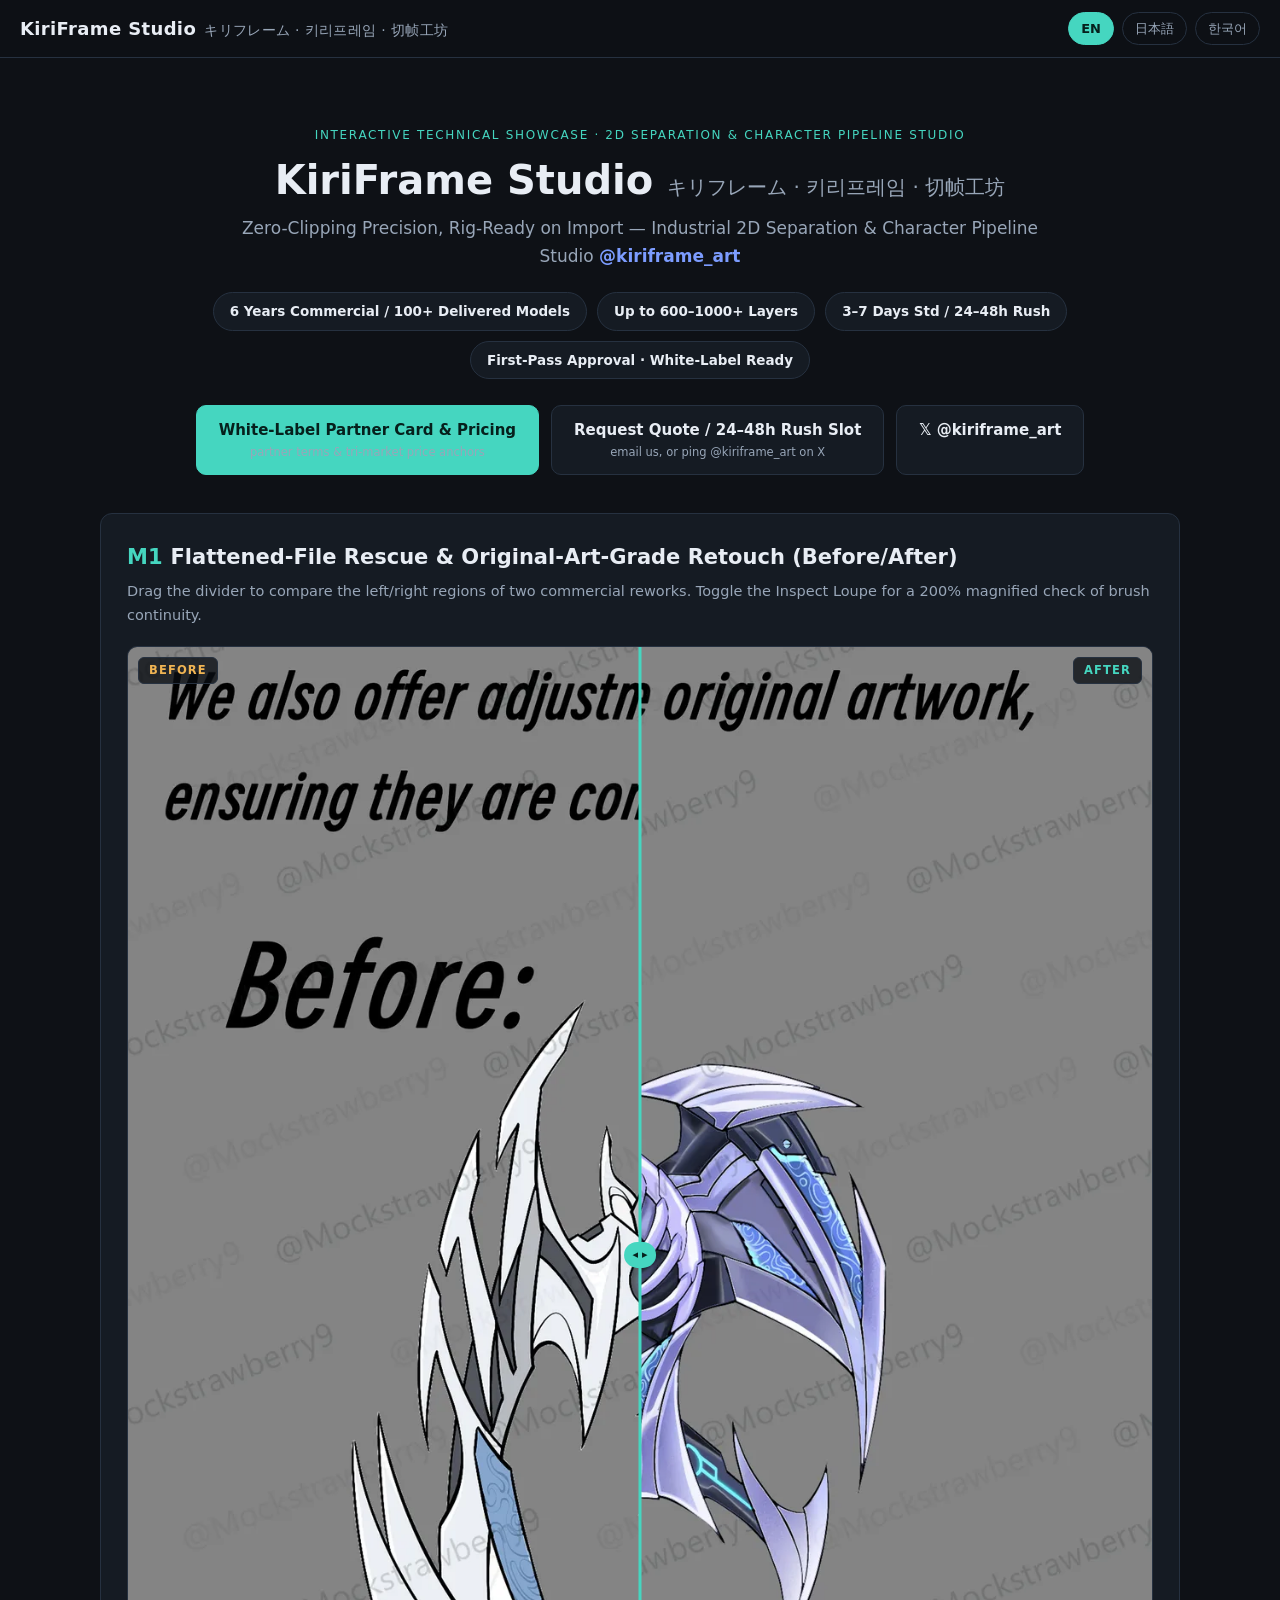
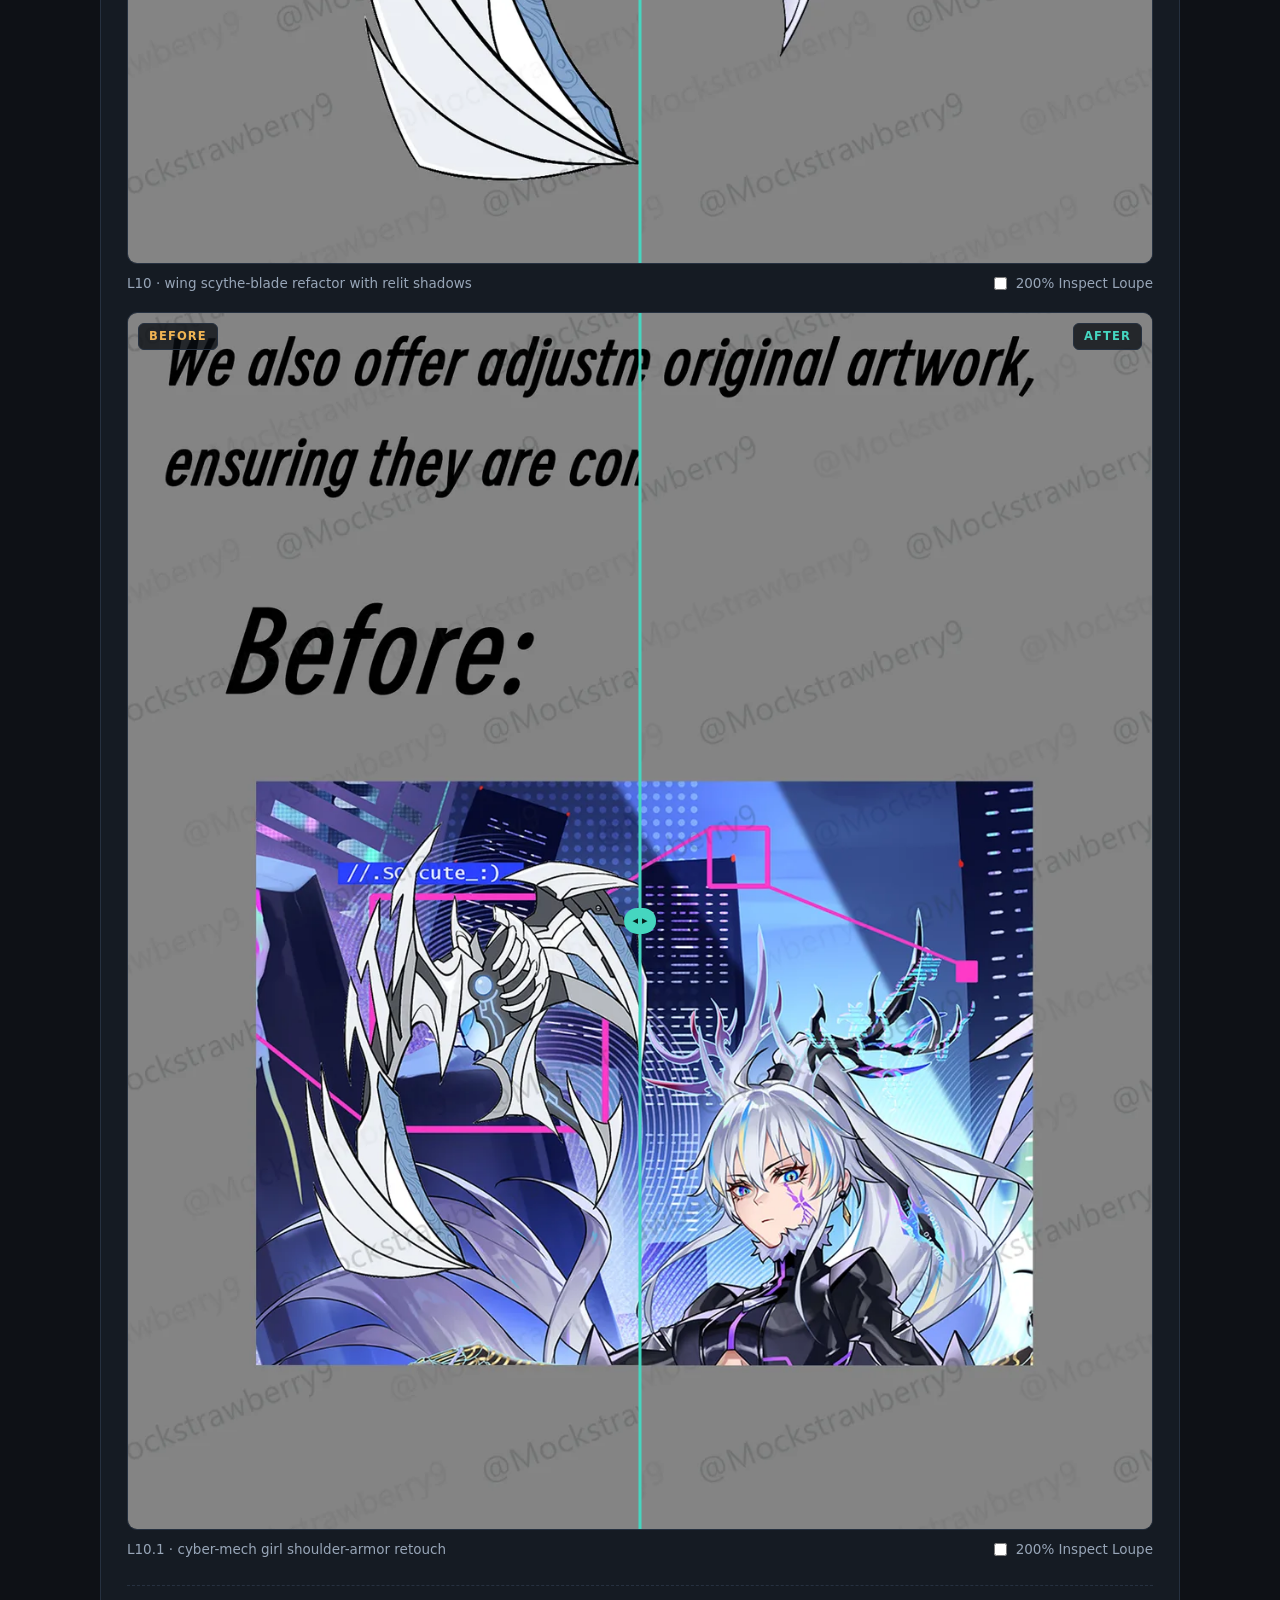
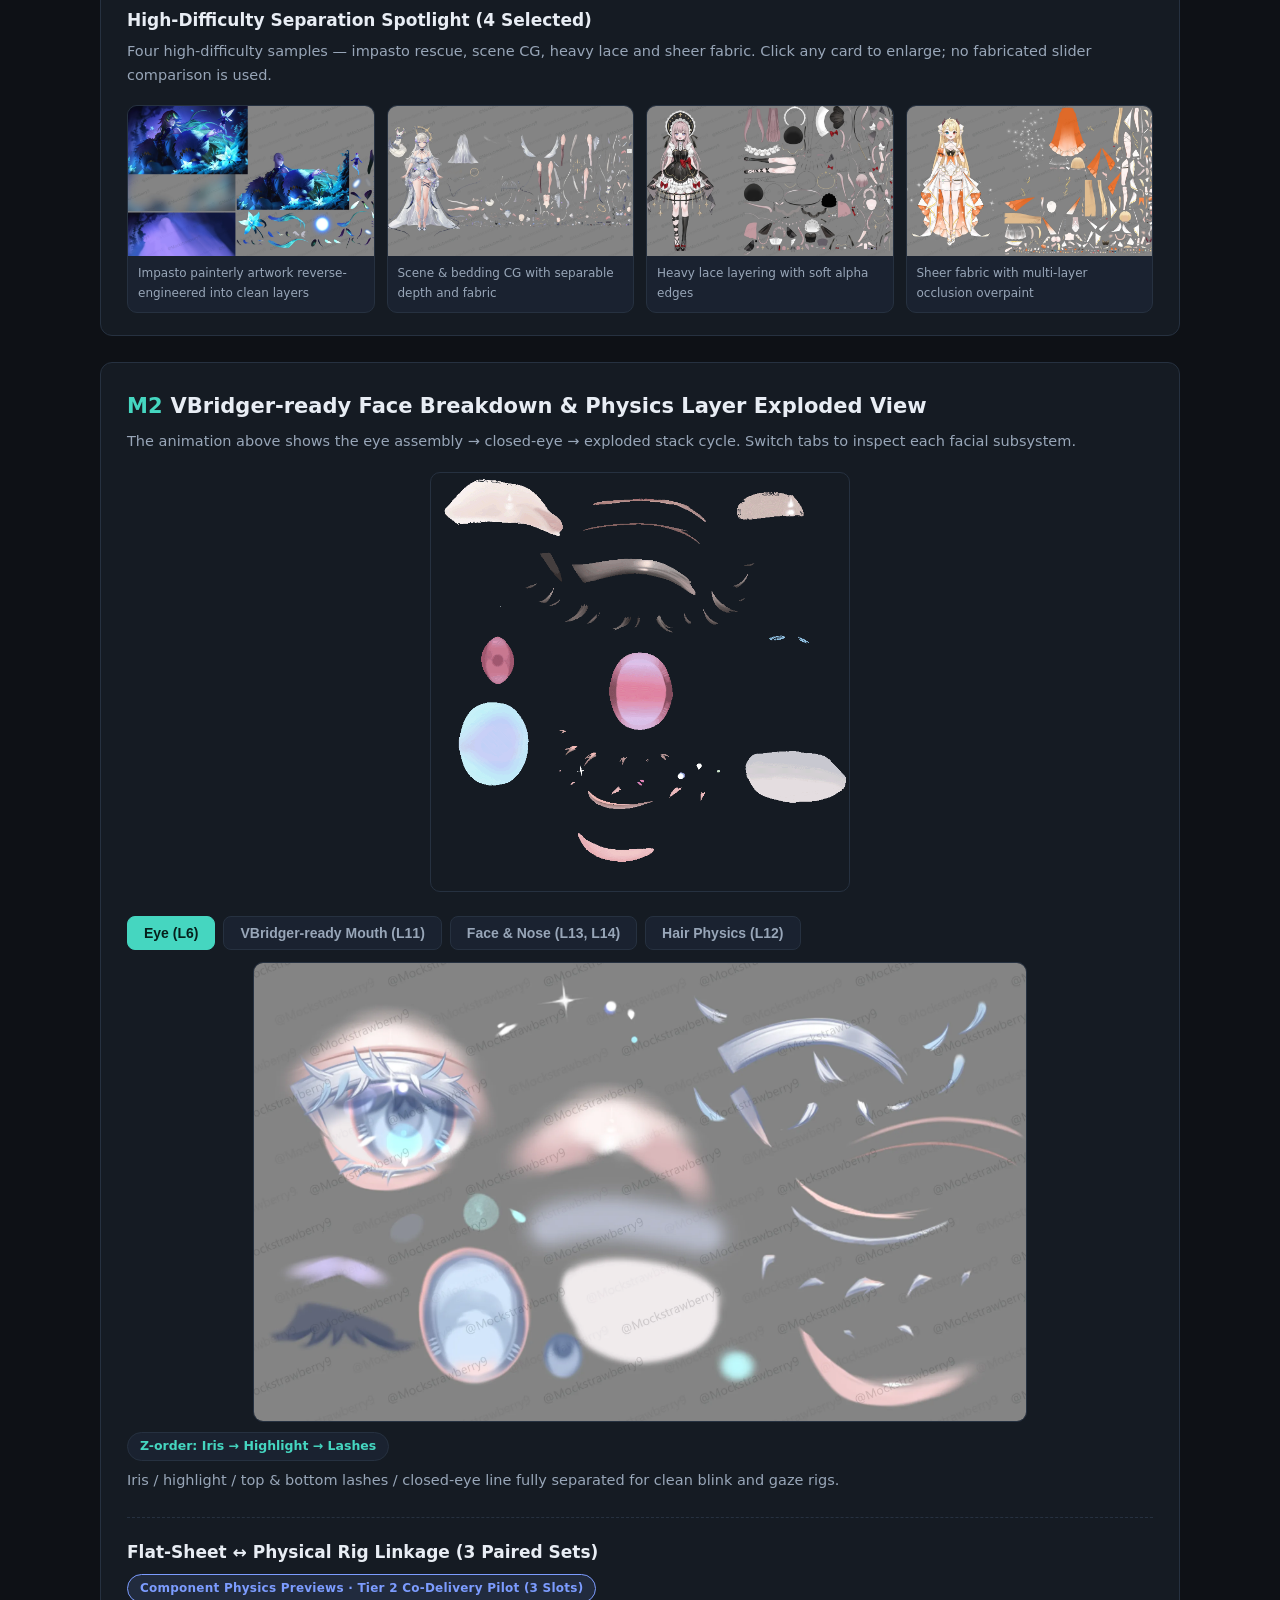
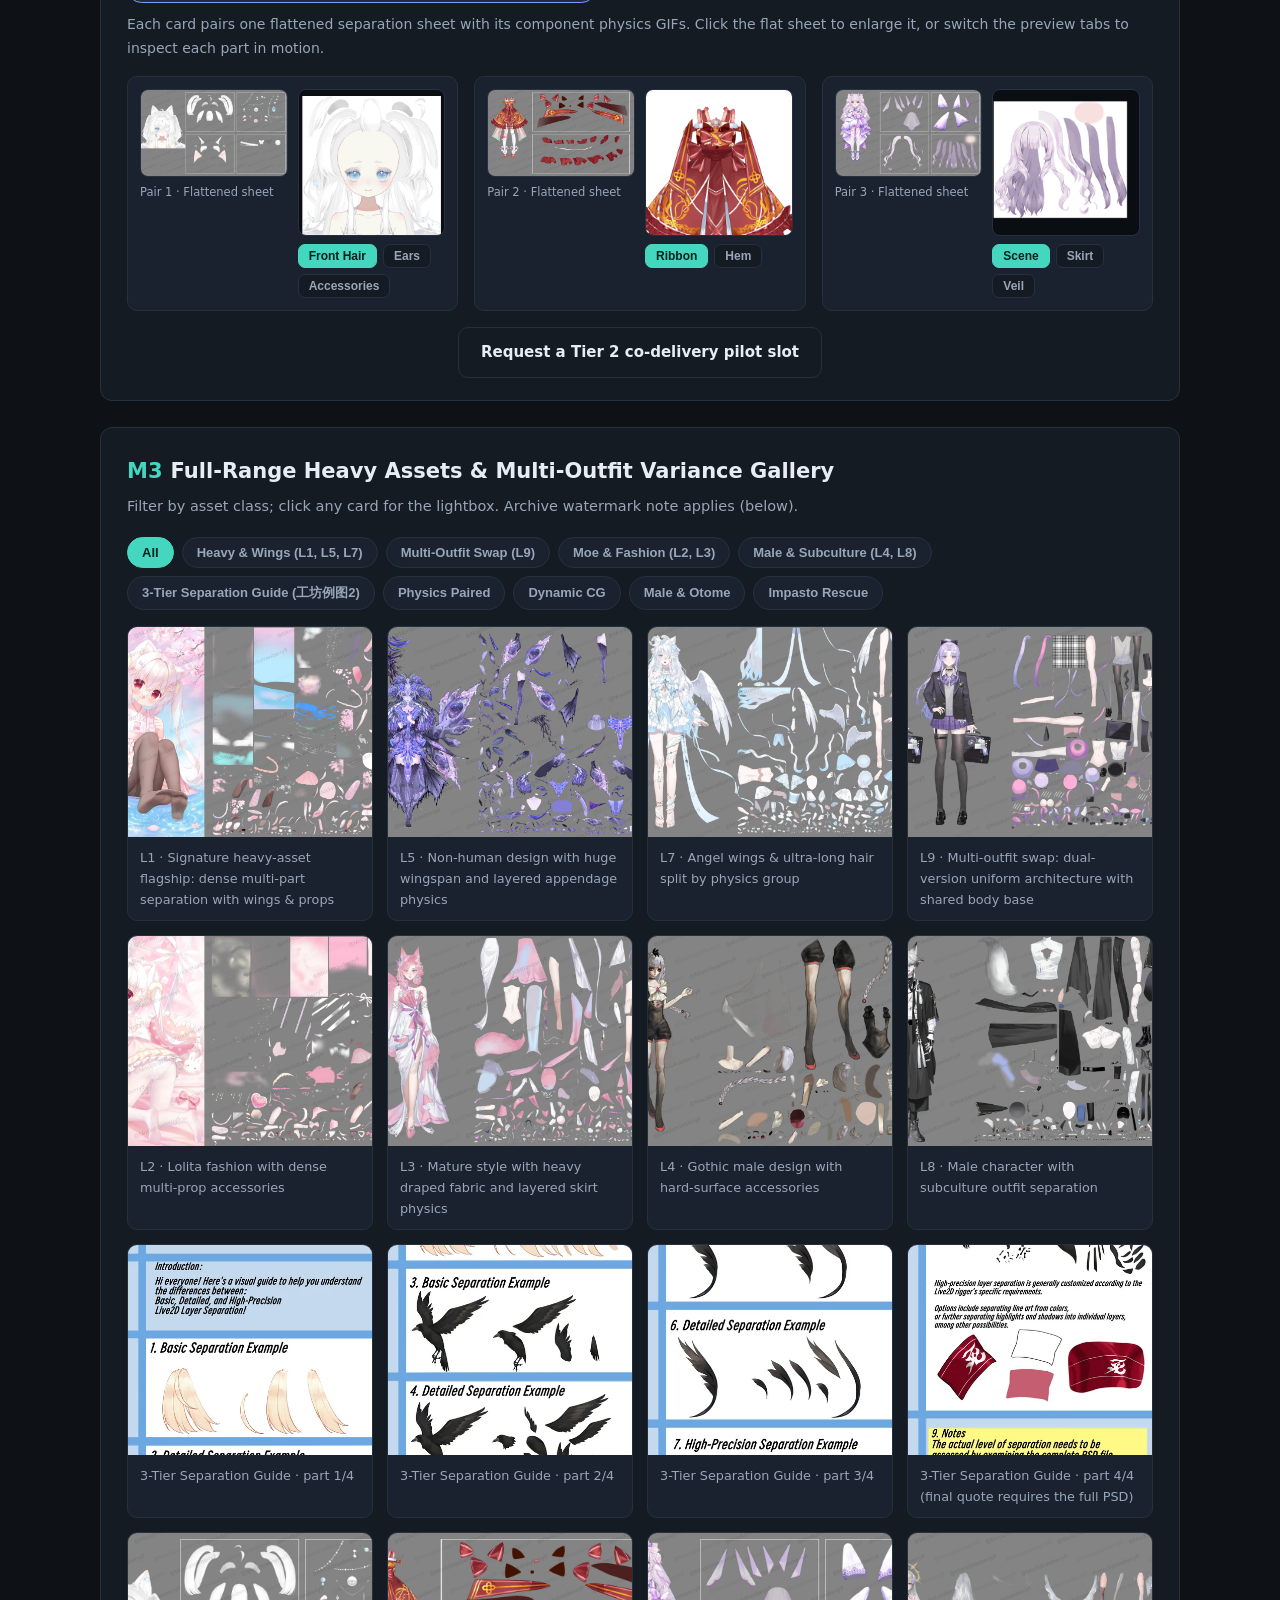
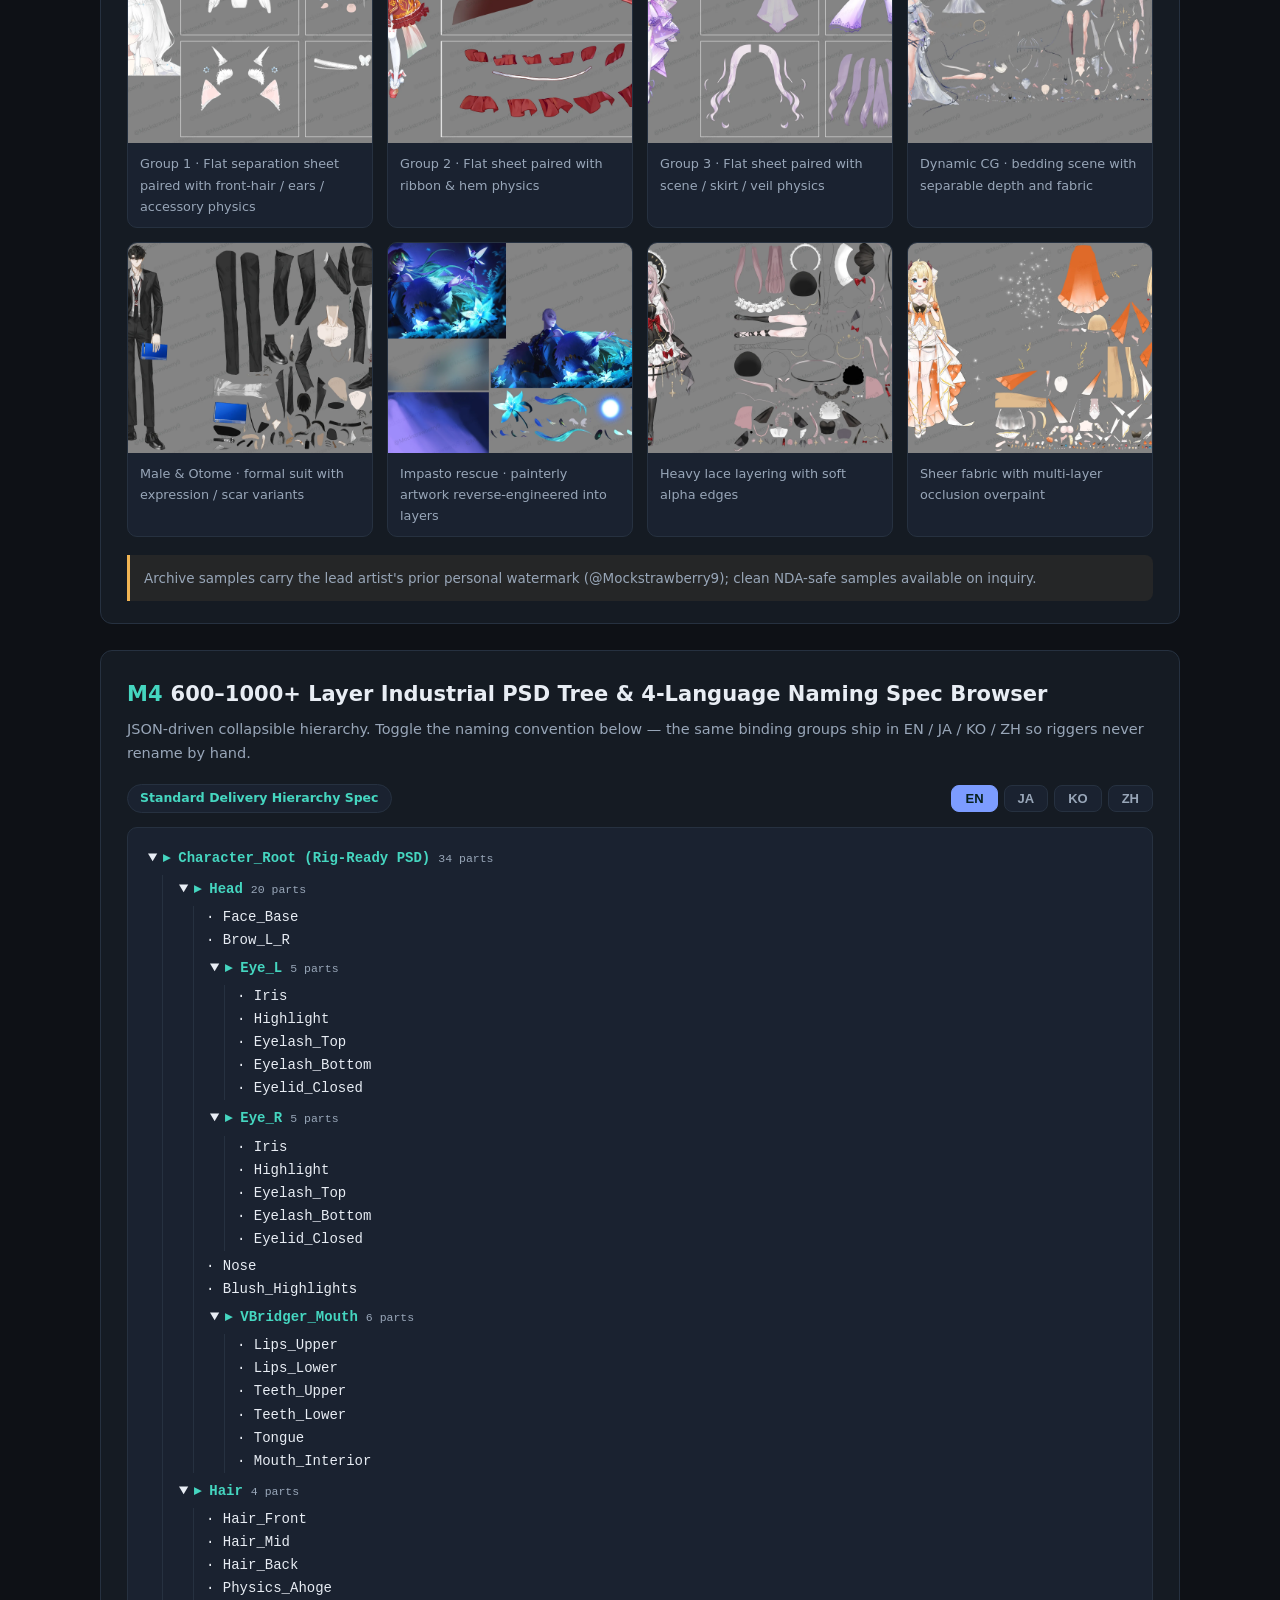
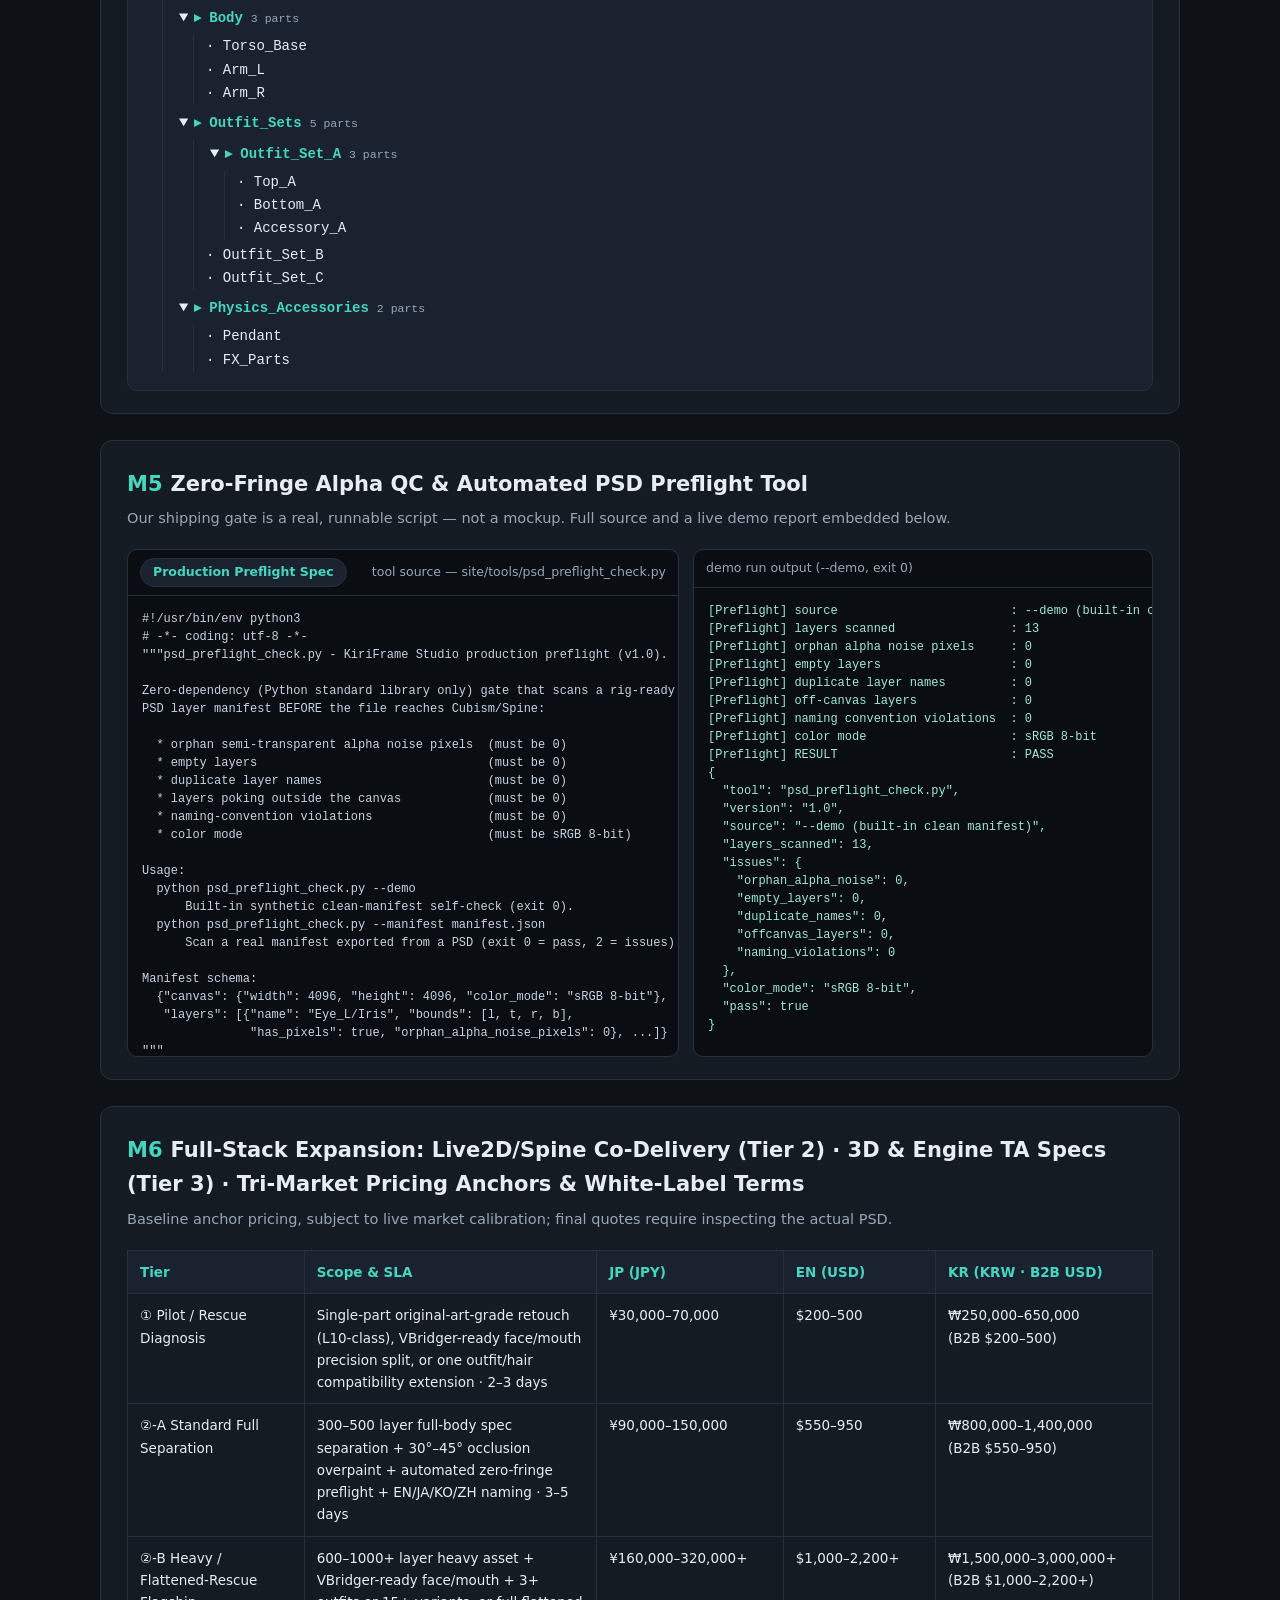
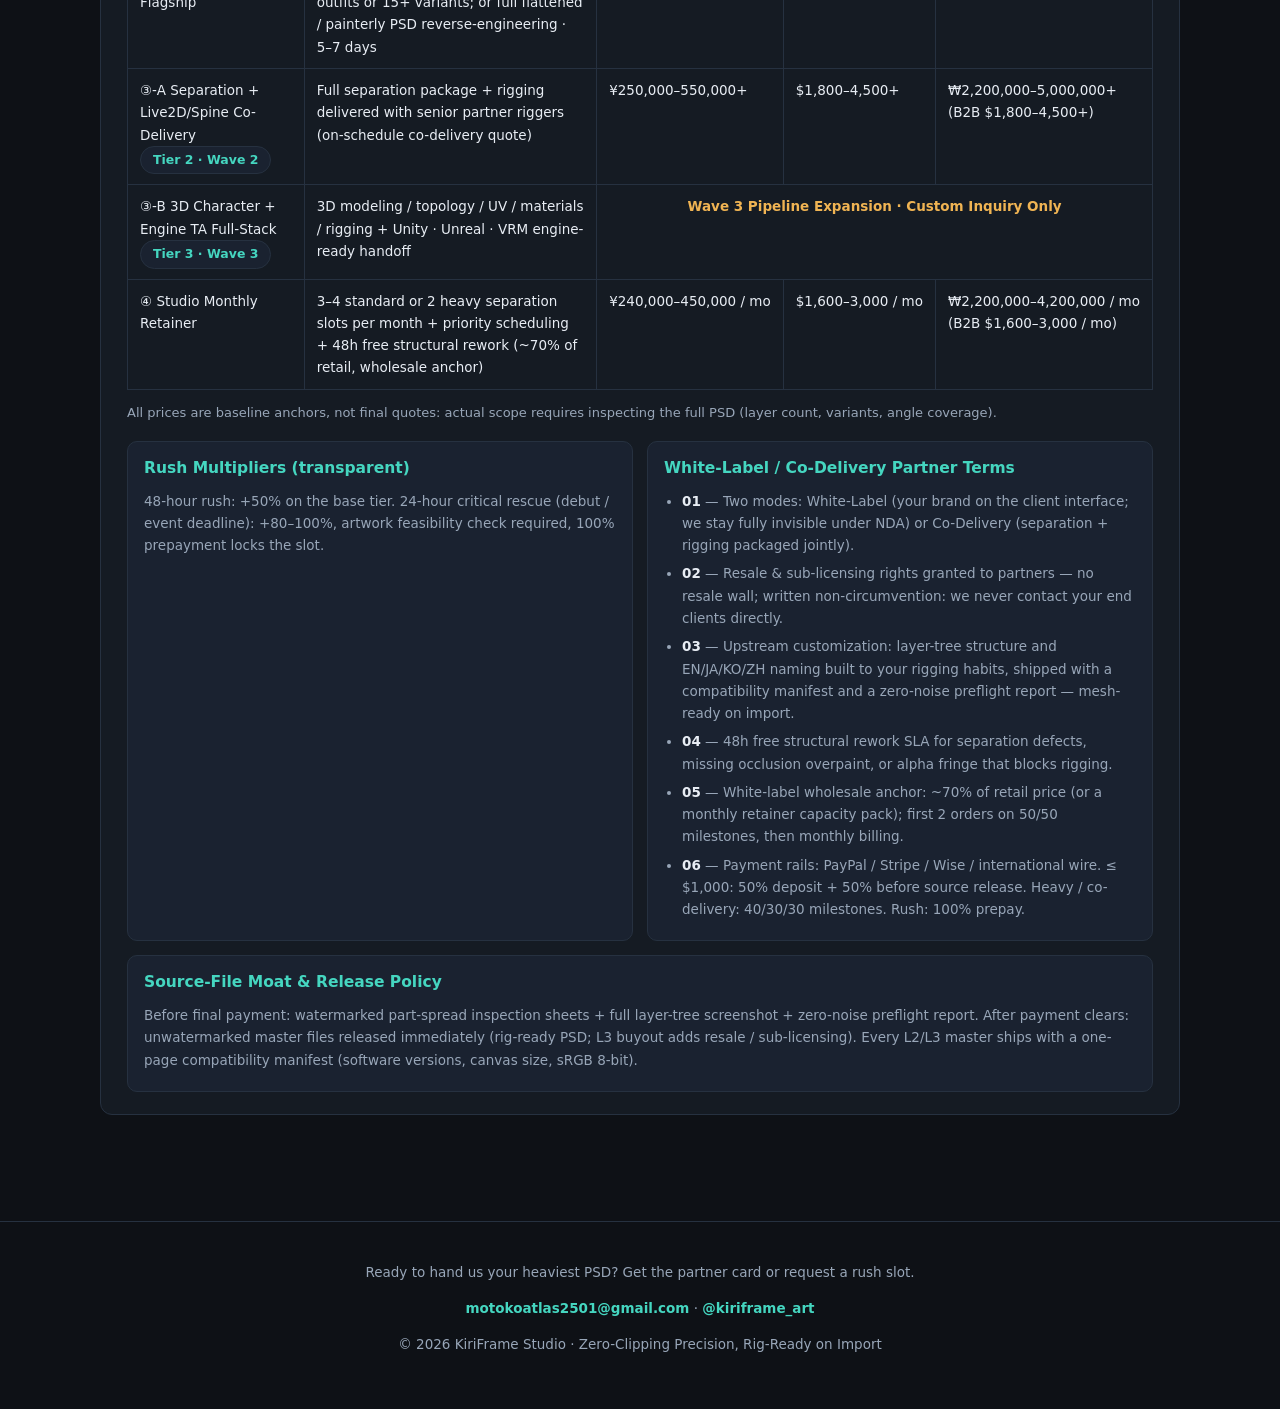
==== commit 2edcdc28: "Wave 3 showcase upgrade: M2 paired physics, M3 filters, M1 spotlight" ====
--- a/en/index.html
+++ b/en/index.html
@@ -57,6 +57,28 @@
         <label class="zoom-toggle"><input type="checkbox" data-zoom> 200% Inspect Loupe</label>
       </div>
     </div>
+      
+      <div class="spotlight">
+        <h3>High-Difficulty Separation Spotlight (4 Selected)</h3>
+        <p class="lead">Four high-difficulty samples — impasto rescue, scene CG, heavy lace and sheer fabric. Click any card to enlarge; no fabricated slider comparison is used.</p>
+        <div class="spot-grid">
+        <figure class="spot-card">
+          <img src="../assets/batch2/b2-spot-22-impasto-rescue.webp" alt="b2-spot-22-impasto-rescue.webp" loading="lazy">
+          <figcaption>Impasto painterly artwork reverse-engineered into clean layers</figcaption>
+        </figure>
+        <figure class="spot-card">
+          <img src="../assets/batch2/b2-spot-1-bed-cg.webp" alt="b2-spot-1-bed-cg.webp" loading="lazy">
+          <figcaption>Scene &amp; bedding CG with separable depth and fabric</figcaption>
+        </figure>
+        <figure class="spot-card">
+          <img src="../assets/batch2/b2-spot-5-lace.webp" alt="b2-spot-5-lace.webp" loading="lazy">
+          <figcaption>Heavy lace layering with soft alpha edges</figcaption>
+        </figure>
+        <figure class="spot-card">
+          <img src="../assets/batch2/b2-spot-3-sheer.webp" alt="b2-spot-3-sheer.webp" loading="lazy">
+          <figcaption>Sheer fabric with multi-layer occlusion overpaint</figcaption>
+        </figure></div>
+      </div>
     </section>
 
     <section class="module" id="m2">
@@ -75,6 +97,44 @@
         <div class="tab-panel" data-panel="face" hidden><div class="img-duo"><img src="../assets/img/L13.webp" alt="L13 face base" loading="lazy"><img src="../assets/img/L14.webp" alt="L14 nose" loading="lazy"></div><span class="chip">sRGB 8-bit layers</span><p>Face base, blush highlights and nose as independent layers for angle-safe overpaint.</p></div>
         <div class="tab-panel" data-panel="hair" hidden><img src="../assets/img/L12.webp" alt="L12 hair physics" loading="lazy"><span class="chip">30°–45° Head-Turn Margin</span><p>Front / mid / back strands split by physics group with a 30°–45° head-turn margin.</p></div>
       </div>
+      
+      <div class="physics-pairs">
+        <h3>Flat-Sheet ↔ Physical Rig Linkage (3 Paired Sets)</h3>
+        <p class="pair-badge">Component Physics Previews · Tier 2 Co-Delivery Pilot (3 Slots)</p>
+        <p class="pair-lead">Each card pairs one flattened separation sheet with its component physics GIFs. Click the flat sheet to enlarge it, or switch the preview tabs to inspect each part in motion.</p>
+        <div class="pair-grid">
+        <article class="pair-card" data-pair>
+          <figure class="pair-flat">
+            <img src="../assets/batch2/b2-g1-flat.webp" alt="b2-g1-flat.webp" loading="lazy">
+            <figcaption>Pair 1 · Flattened sheet</figcaption>
+          </figure>
+          <div class="pair-life">
+            <img class="pair-gif" src="../assets/batch2/b2-g1-bangs.gif" alt="b2-g1-bangs.gif" loading="lazy">
+            <div class="pair-tabs"><button data-gif="../assets/batch2/b2-g1-bangs.gif" class="active">Front Hair</button><button data-gif="../assets/batch2/b2-g1-ears.gif">Ears</button><button data-gif="../assets/batch2/b2-g1-acc.gif">Accessories</button></div>
+          </div>
+        </article>
+        <article class="pair-card" data-pair>
+          <figure class="pair-flat">
+            <img src="../assets/batch2/b2-g2-flat.webp" alt="b2-g2-flat.webp" loading="lazy">
+            <figcaption>Pair 2 · Flattened sheet</figcaption>
+          </figure>
+          <div class="pair-life">
+            <img class="pair-gif" src="../assets/batch2/b2-g2-bow.gif" alt="b2-g2-bow.gif" loading="lazy">
+            <div class="pair-tabs"><button data-gif="../assets/batch2/b2-g2-bow.gif" class="active">Ribbon</button><button data-gif="../assets/batch2/b2-g2-hem.gif">Hem</button></div>
+          </div>
+        </article>
+        <article class="pair-card" data-pair>
+          <figure class="pair-flat">
+            <img src="../assets/batch2/b2-g3-flat.webp" alt="b2-g3-flat.webp" loading="lazy">
+            <figcaption>Pair 3 · Flattened sheet</figcaption>
+          </figure>
+          <div class="pair-life">
+            <img class="pair-gif" src="../assets/batch2/b2-g3-scene.gif" alt="b2-g3-scene.gif" loading="lazy">
+            <div class="pair-tabs"><button data-gif="../assets/batch2/b2-g3-scene.gif" class="active">Scene</button><button data-gif="../assets/batch2/b2-g3-skirt.gif">Skirt</button><button data-gif="../assets/batch2/b2-g3-veil.gif">Veil</button></div>
+          </div>
+        </article></div>
+        <p class="pair-cta"><a class="btn ghost" href="mailto:motokoatlas2501@gmail.com?subject=Quote%20Request%20%2F%2024-48h%20Rush%20Slot%20%5BKiriFrame%20Studio%5D">Request a Tier 2 co-delivery pilot slot</a></p>
+      </div>
     </section>
 
     <section class="module" id="m3">
@@ -87,6 +147,10 @@
         <button data-filter="moe">Moe &amp; Fashion (L2, L3)</button>
         <button data-filter="male">Male &amp; Subculture (L4, L8)</button>
         <button data-filter="guide">3-Tier Separation Guide (工坊例图2)</button>
+        <button data-filter="physics">Physics Paired</button>
+        <button data-filter="dynamic_cg">Dynamic CG</button>
+        <button data-filter="male_otome">Male &amp; Otome</button>
+        <button data-filter="impasto_rescue">Impasto Rescue</button>
       </div>
       <div class="gallery" id="gallery"></div>
       <p class="watermark-note">Archive samples carry the lead artist's prior personal watermark (@Mockstrawberry9); clean NDA-safe samples available on inquiry.</p>
--- a/assets/style.css
+++ b/assets/style.css
@@ -230,9 +230,51 @@
 .lang-card .lc-slogan { font-size: 13px; color: var(--muted); }
 .redirect-note { color: var(--muted); font-size: 13px; }
 
+/* ---------- M2 paired physics ---------- */
+.physics-pairs { margin-top: 24px; border-top: 1px dashed var(--line); padding-top: 20px; }
+.physics-pairs h3, .spotlight h3 { margin: 0 0 6px; font-size: 17px; }
+.pair-badge {
+  display: inline-block; margin: 2px 0 10px; padding: 4px 12px; border-radius: 999px;
+  background: rgba(124, 156, 255, .12); border: 1px solid var(--accent-2);
+  color: var(--accent-2); font-size: 12px; font-weight: 700; letter-spacing: .02em;
+}
+.pair-lead { color: var(--muted); font-size: 14px; margin: 0 0 16px; }
+.pair-grid { display: grid; grid-template-columns: repeat(auto-fit, minmax(320px, 1fr)); gap: 16px; }
+.pair-card {
+  margin: 0; background: var(--panel-2); border: 1px solid var(--line); border-radius: 10px;
+  padding: 12px; display: grid; grid-template-columns: 1fr 1fr; gap: 10px;
+}
+.pair-flat { margin: 0; cursor: zoom-in; }
+.pair-flat img, .pair-life img {
+  width: 100%; display: block; border-radius: 8px; border: 1px solid var(--line); background: #0a0d12;
+}
+.pair-flat figcaption { color: var(--muted); font-size: 11.5px; margin-top: 6px; }
+.pair-life { display: flex; flex-direction: column; gap: 8px; min-width: 0; }
+.pair-gif { aspect-ratio: 1 / 1; object-fit: contain; }
+.pair-tabs { display: flex; flex-wrap: wrap; gap: 6px; }
+.pair-tabs button {
+  background: var(--panel); color: var(--muted); border: 1px solid var(--line);
+  padding: 4px 10px; border-radius: 7px; cursor: pointer; font-size: 12px; font-weight: 600;
+}
+.pair-tabs button.active { color: #06201c; background: var(--accent); border-color: var(--accent); }
+.pair-cta { margin: 16px 0 0; text-align: center; }
+
+/* ---------- M1 high-difficulty spotlight ---------- */
+.spotlight { margin-top: 24px; border-top: 1px dashed var(--line); padding-top: 20px; }
+.spot-grid { display: grid; grid-template-columns: repeat(4, 1fr); gap: 12px; }
+.spot-card {
+  margin: 0; background: var(--panel-2); border: 1px solid var(--line);
+  border-radius: 10px; overflow: hidden; cursor: zoom-in;
+}
+.spot-card img { width: 100%; height: 150px; object-fit: cover; object-position: top; display: block; }
+.spot-card:hover img { opacity: .92; }
+.spot-card figcaption { padding: 8px 10px; font-size: 12px; color: var(--muted); }
+
 /* ---------- responsive ---------- */
 @media (max-width: 860px) {
   .m5-grid, .m6-duo, .img-duo { grid-template-columns: 1fr; }
+  .spot-grid { grid-template-columns: 1fr 1fr; }
+  .pair-card { grid-template-columns: 1fr; }
   .hero h1 { font-size: 30px; }
   .module { padding: 20px 16px; }
   .price-table { font-size: 12px; display: block; overflow-x: auto; }
